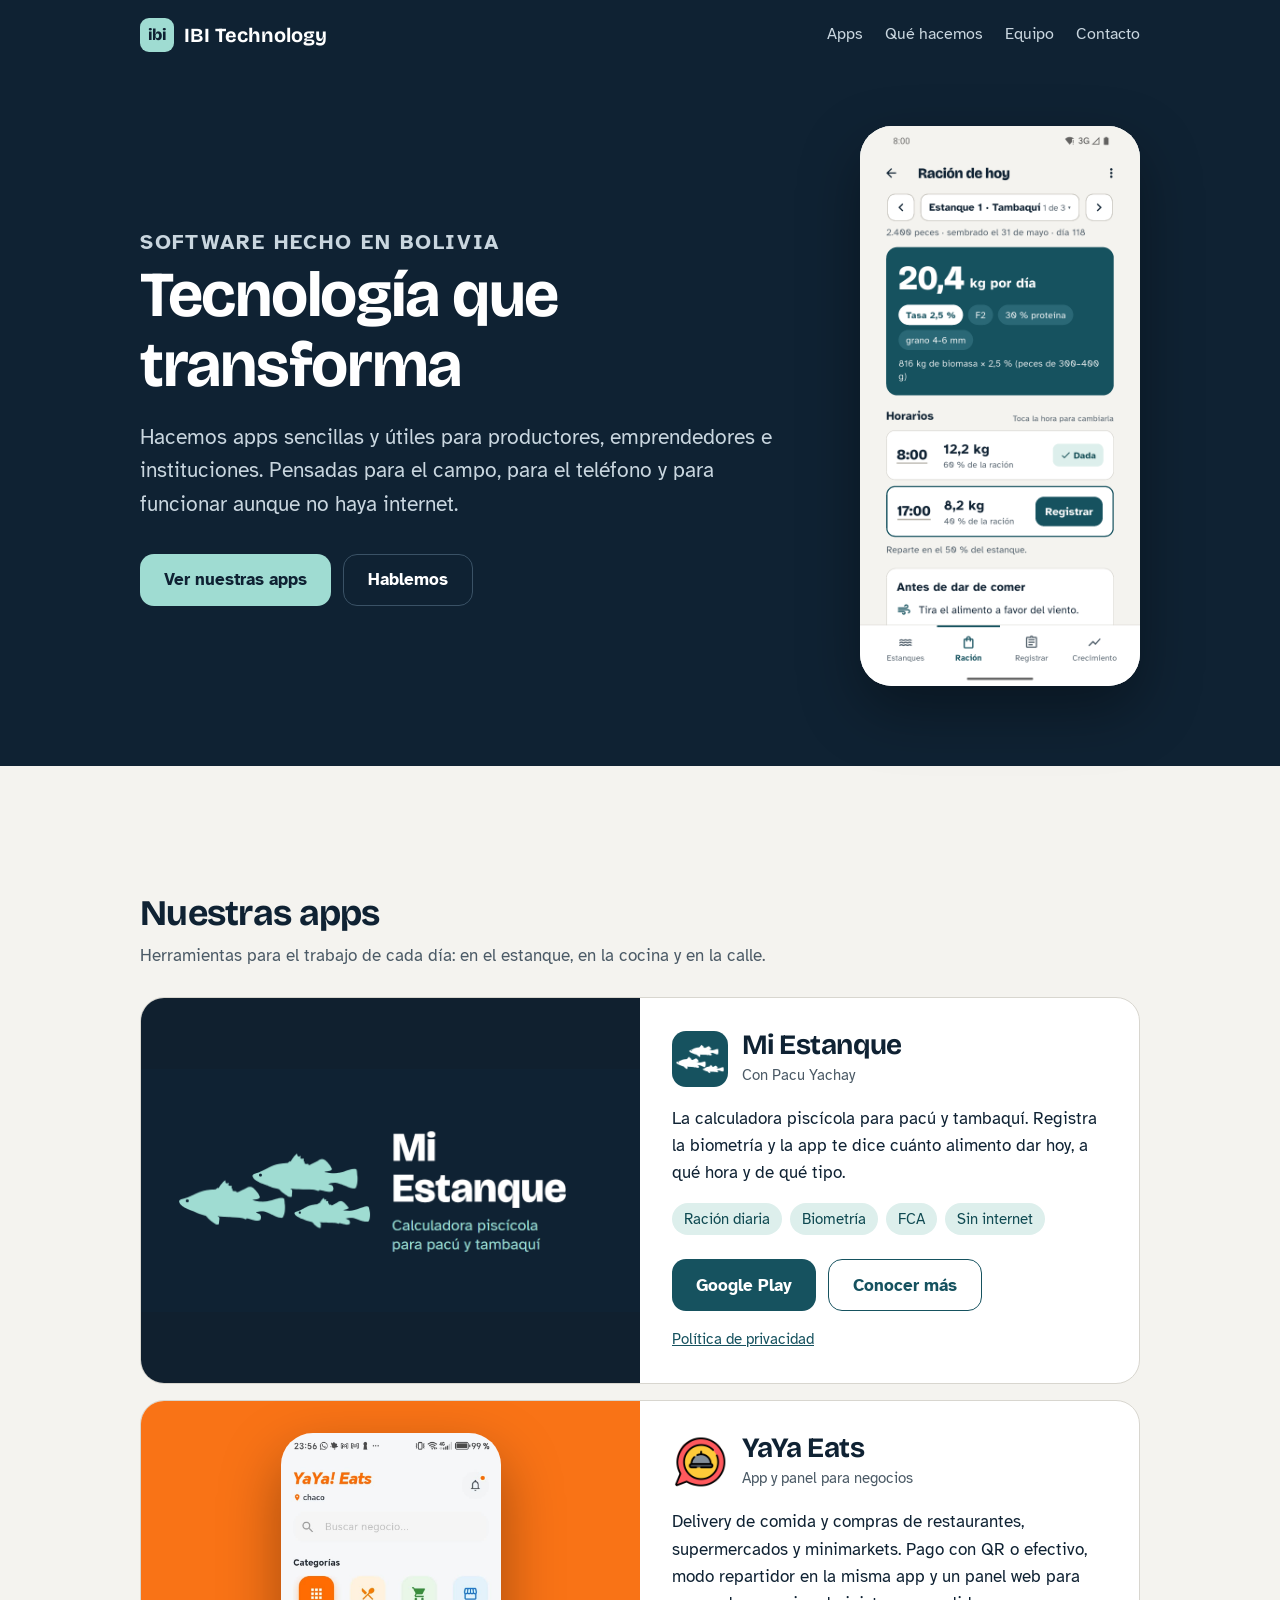
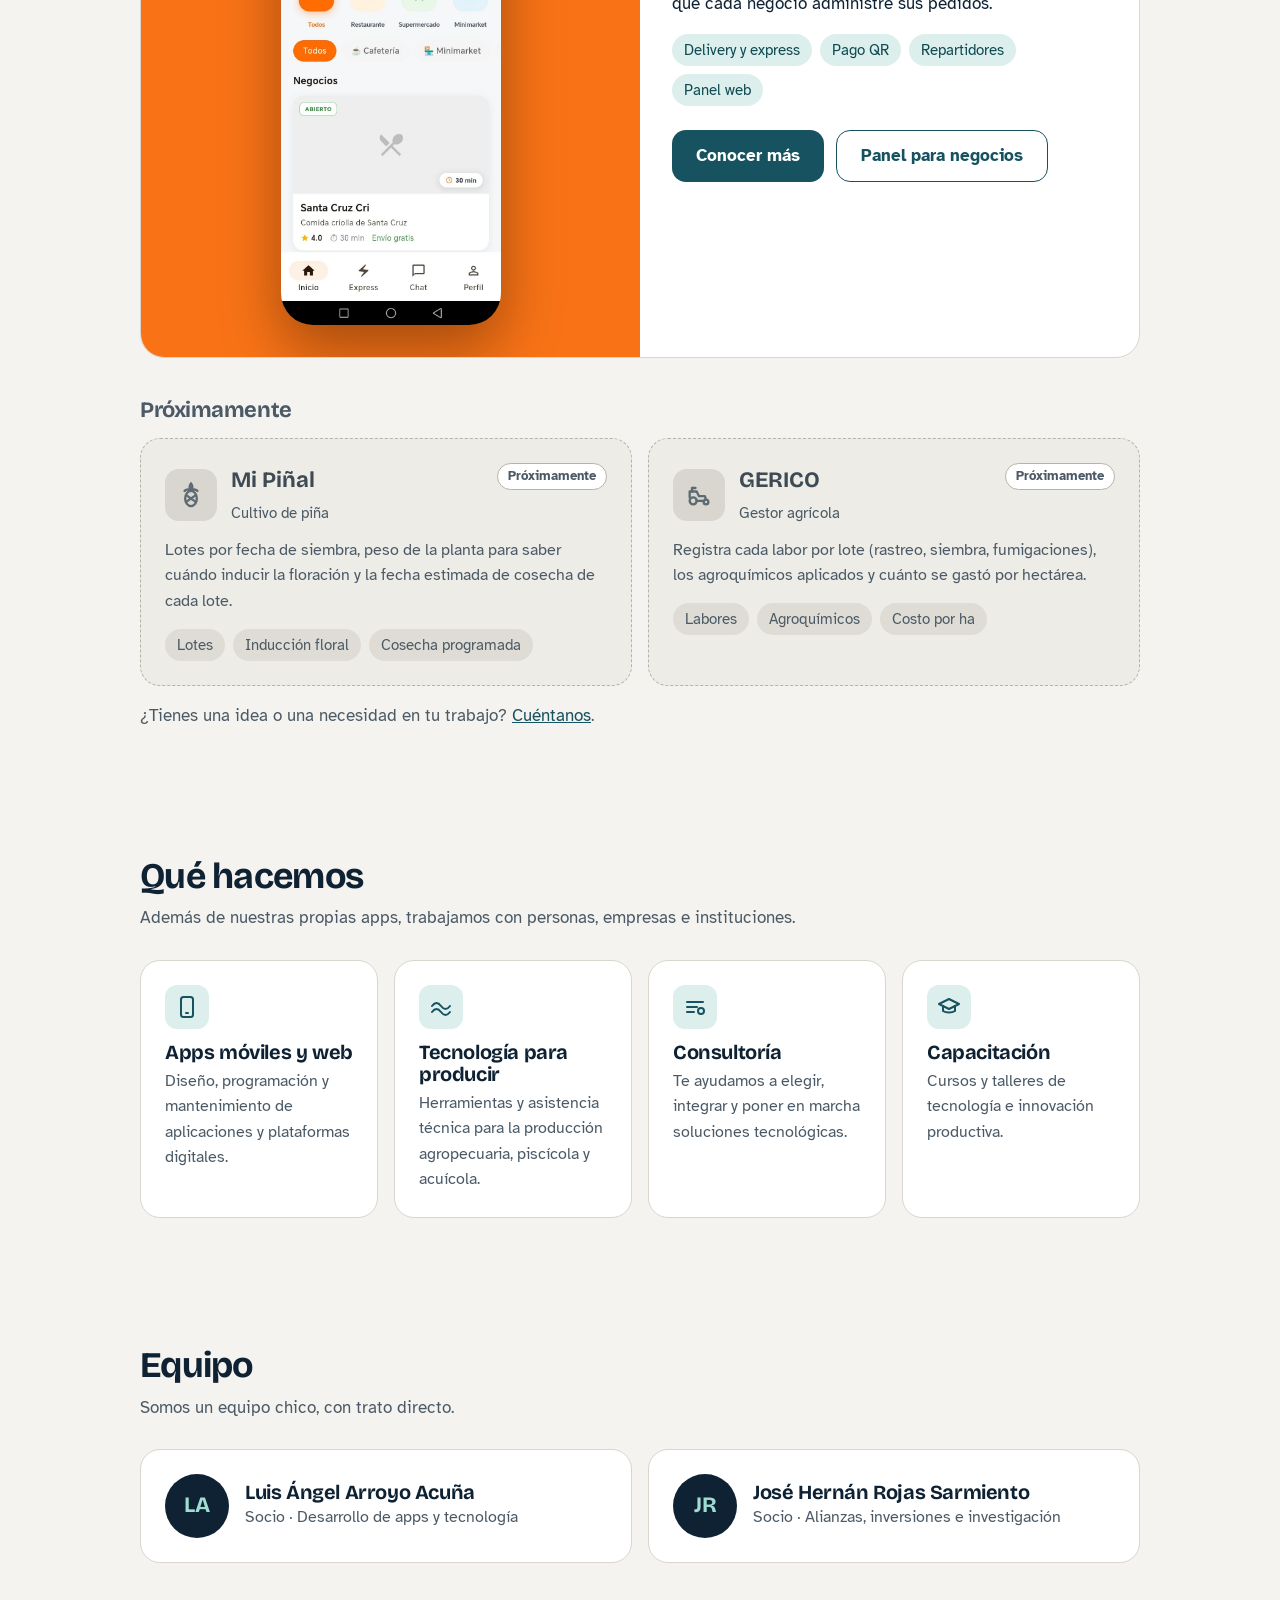
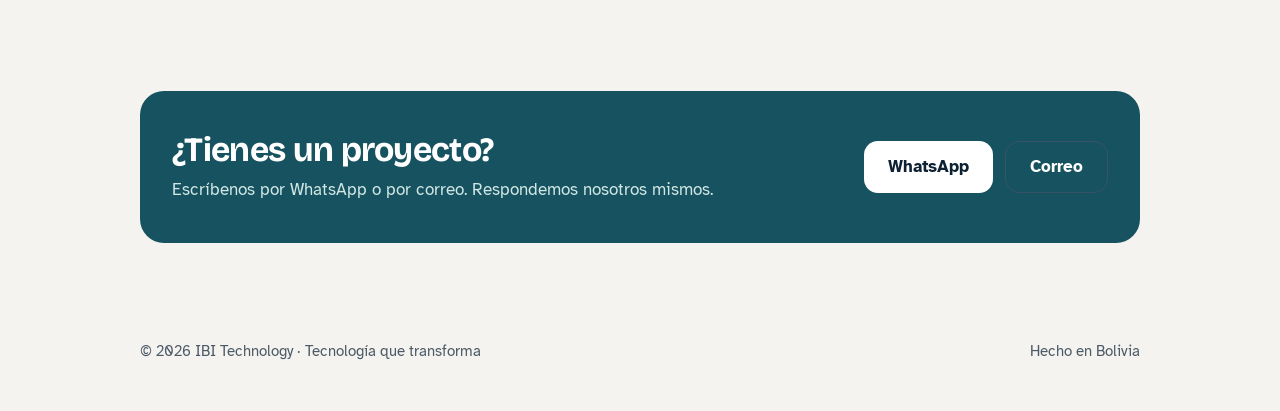
==== index.html @ 366b9686 "Web de IBI Technology: portada, Mi Estanque, YaYa Eats y próximas apps Co-Authored-By: Claude Opus 5" ====
<!doctype html>
<html lang="es">
<head>
<meta charset="utf-8">
<meta name="viewport" content="width=device-width, initial-scale=1">
<title>IBI Technology</title>
<meta name="description" content="IBI Technology: software y apps hechas en Bolivia para el trabajo de todos los días. Creadores de Mi Estanque, la calculadora piscícola para pacú y tambaquí.">
<link rel="icon" href="favicon.svg" type="image/svg+xml">
<link rel="preconnect" href="https://fonts.googleapis.com">
<link rel="preconnect" href="https://fonts.gstatic.com" crossorigin>
<link rel="stylesheet" href="https://fonts.googleapis.com/css2?family=Atkinson+Hyperlegible:wght@400;700&family=Bricolage+Grotesque:opsz,wght@12..96,600..800&display=swap">
<link rel="stylesheet" href="estilos.css">
</head>
<body>

<header class="topbar">
  <div class="wrap">
    <a class="brand" href="/"><span class="brand-mark">ibi</span>IBI Technology</a>
    <nav class="nav">
      <a href="#apps">Apps</a>
      <a href="#servicios">Qué hacemos</a>
      <a href="#equipo">Equipo</a>
      <a href="#contacto">Contacto</a>
    </nav>
  </div>
</header>

<div class="hero">
  <div class="wrap hero-grid">
    <div>
      <p class="eyebrow">Software hecho en Bolivia</p>
      <h1>Tecnología que transforma</h1>
      <p>Hacemos apps sencillas y útiles para productores, emprendedores e instituciones. Pensadas para el campo, para el teléfono y para funcionar aunque no haya internet.</p>
      <div class="actions">
        <a class="btn btn-light" href="#apps">Ver nuestras apps</a>
        <a class="btn btn-ghost" href="#contacto">Hablemos</a>
      </div>
    </div>
    <div class="phone phone-stack">
      <img src="mi-estanque/pantallas/racion.png" alt="Mi Estanque: ración de hoy">
      <img src="mi-estanque/pantallas/estanques.png" alt="Mi Estanque: mis estanques" loading="lazy">
      <img src="mi-estanque/pantallas/crecimiento.png" alt="Mi Estanque: crecimiento" loading="lazy">
      <img class="captura-yaya" src="yaya-eats/pantallas/inicio.jpg" alt="YaYa Eats: negocios cerca" loading="lazy">
      <img class="captura-yaya" src="yaya-eats/pantallas/carrito.jpg" alt="YaYa Eats: tu carrito" loading="lazy">
      <img class="captura-yaya" src="yaya-eats/pantallas/express.jpg" alt="YaYa Eats: Express" loading="lazy">
    </div>
  </div>
</div>

<main>
  <section id="apps">
    <div class="wrap">
      <div class="section-head" style="margin-top:64px">
        <h2>Nuestras apps</h2>
        <p>Herramientas para el trabajo de cada día: en el estanque, en la cocina y en la calle.</p>
      </div>

      <article class="feature">
        <div class="feature-art"><img src="mi-estanque/grafico.png" alt="Mi Estanque, calculadora piscícola para pacú y tambaquí"></div>
        <div class="feature-body">
          <div class="app-title">
            <img src="mi-estanque/icono.png" alt="">
            <div>
              <h3>Mi Estanque</h3>
              <span>Con Pacu Yachay</span>
            </div>
          </div>
          <p>La calculadora piscícola para pacú y tambaquí. Registra la biometría y la app te dice cuánto alimento dar hoy, a qué hora y de qué tipo.</p>
          <ul class="chips">
            <li>Ración diaria</li>
            <li>Biometría</li>
            <li>FCA</li>
            <li>Sin internet</li>
          </ul>
          <div class="actions" style="margin-top:0">
            <a class="btn btn-primary" href="https://play.google.com/store/apps/details?id=info.remanso.miestanque">Google Play</a>
            <a class="btn btn-outline" href="mi-estanque/">Conocer más</a>
          </div>
          <p class="app-links"><a href="mi-estanque/privacidad/">Política de privacidad</a></p>
        </div>
      </article>

      <article class="feature" style="margin-top:16px">
        <div class="feature-art feature-art-yaya"><img class="phone" src="yaya-eats/pantallas/inicio.jpg" alt="Pantalla de inicio de YaYa Eats"></div>
        <div class="feature-body">
          <div class="app-title">
            <img src="yaya-eats/icono.png" alt="">
            <div>
              <h3>YaYa Eats</h3>
              <span>App y panel para negocios</span>
            </div>
          </div>
          <p>Delivery de comida y compras de restaurantes, supermercados y minimarkets. Pago con QR o efectivo, modo repartidor en la misma app y un panel web para que cada negocio administre sus pedidos.</p>
          <ul class="chips">
            <li>Delivery y express</li>
            <li>Pago QR</li>
            <li>Repartidores</li>
            <li>Panel web</li>
          </ul>
          <div class="actions" style="margin-top:0">
            <a class="btn btn-primary" href="yaya-eats/">Conocer más</a>
            <a class="btn btn-outline" href="https://yaya.work/dashboard">Panel para negocios</a>
          </div>
        </div>
      </article>

      <h3 class="soon-title" id="proximamente">Próximamente</h3>
      <div class="soon-grid">
        <article class="soon-card" aria-disabled="true">
          <div class="soon-head">
            <div class="soon-icon">
              <svg viewBox="0 0 24 24" fill="none" stroke="currentColor" stroke-width="2" stroke-linecap="round" stroke-linejoin="round" aria-hidden="true"><path d="M12 8c-1.5-2-1.5-4 0-6 1.5 2 1.5 4 0 6"/><path d="M12 8c-2-1-4-1-5.5.5M12 8c2-1 4-1 5.5.5"/><ellipse cx="12" cy="15" rx="5" ry="6.5"/><path d="M8.5 12.5l7 5M15.5 12.5l-7 5"/></svg>
            </div>
            <div>
              <h4>Mi Piñal</h4>
              <span>Cultivo de piña</span>
            </div>
            <span class="soon-badge">Próximamente</span>
          </div>
          <p>Lotes por fecha de siembra, peso de la planta para saber cuándo inducir la floración y la fecha estimada de cosecha de cada lote.</p>
          <ul class="chips">
            <li>Lotes</li>
            <li>Inducción floral</li>
            <li>Cosecha programada</li>
          </ul>
        </article>
        <article class="soon-card" aria-disabled="true">
          <div class="soon-head">
            <div class="soon-icon">
              <svg viewBox="0 0 24 24" fill="none" stroke="currentColor" stroke-width="2" stroke-linecap="round" stroke-linejoin="round" aria-hidden="true"><circle cx="7" cy="17" r="3"/><circle cx="18" cy="18" r="2"/><path d="M10 17h6M4 14V9h6l2 4h5l1 3"/><path d="M6 9V6h3"/></svg>
            </div>
            <div>
              <h4>GERICO</h4>
              <span>Gestor agrícola</span>
            </div>
            <span class="soon-badge">Próximamente</span>
          </div>
          <p>Registra cada labor por lote (rastreo, siembra, fumigaciones), los agroquímicos aplicados y cuánto se gastó por hectárea.</p>
          <ul class="chips">
            <li>Labores</li>
            <li>Agroquímicos</li>
            <li>Costo por ha</li>
          </ul>
        </article>
      </div>
      <p class="soon-note">¿Tienes una idea o una necesidad en tu trabajo? <a href="#contacto">Cuéntanos</a>.</p>
    </div>
  </section>

  <section id="servicios">
    <div class="wrap">
      <div class="section-head" style="margin-top:64px">
        <h2>Qué hacemos</h2>
        <p>Además de nuestras propias apps, trabajamos con personas, empresas e instituciones.</p>
      </div>
      <div class="grid">
        <div class="card">
          <div class="icon"><svg viewBox="0 0 24 24" fill="none" stroke="currentColor" stroke-width="2" stroke-linecap="round" stroke-linejoin="round"><rect x="6" y="2" width="12" height="20" rx="2.5"/><path d="M11 18h2"/></svg></div>
          <h3>Apps móviles y web</h3>
          <p>Diseño, programación y mantenimiento de aplicaciones y plataformas digitales.</p>
        </div>
        <div class="card">
          <div class="icon"><svg viewBox="0 0 24 24" fill="none" stroke="currentColor" stroke-width="2" stroke-linecap="round" stroke-linejoin="round"><path d="M3 17c3-4 6-4 9 0s6 4 9 0"/><path d="M3 11c3-4 6-4 9 0s6 4 9 0"/></svg></div>
          <h3>Tecnología para producir</h3>
          <p>Herramientas y asistencia técnica para la producción agropecuaria, piscícola y acuícola.</p>
        </div>
        <div class="card">
          <div class="icon"><svg viewBox="0 0 24 24" fill="none" stroke="currentColor" stroke-width="2" stroke-linecap="round" stroke-linejoin="round"><path d="M4 7h16M4 12h10M4 17h7"/><circle cx="18" cy="16" r="3"/></svg></div>
          <h3>Consultoría</h3>
          <p>Te ayudamos a elegir, integrar y poner en marcha soluciones tecnológicas.</p>
        </div>
        <div class="card">
          <div class="icon"><svg viewBox="0 0 24 24" fill="none" stroke="currentColor" stroke-width="2" stroke-linecap="round" stroke-linejoin="round"><path d="M2 9l10-5 10 5-10 5z"/><path d="M6 11v5c3 2 9 2 12 0v-5"/></svg></div>
          <h3>Capacitación</h3>
          <p>Cursos y talleres de tecnología e innovación productiva.</p>
        </div>
      </div>
    </div>
  </section>

  <section id="equipo">
    <div class="wrap">
      <div class="section-head" style="margin-top:64px">
        <h2>Equipo</h2>
        <p>Somos un equipo chico, con trato directo.</p>
      </div>
      <div class="grid">
        <div class="card person">
          <div class="avatar">LA</div>
          <div>
            <h3>Luis Ángel Arroyo Acuña</h3>
            <p>Socio · Desarrollo de apps y tecnología</p>
          </div>
        </div>
        <div class="card person">
          <div class="avatar">JR</div>
          <div>
            <h3>José Hernán Rojas Sarmiento</h3>
            <p>Socio · Alianzas, inversiones e investigación</p>
          </div>
        </div>
      </div>
    </div>
  </section>

  <section id="contacto">
    <div class="wrap">
      <div class="contact" style="margin-top:64px">
        <div>
          <h2>¿Tienes un proyecto?</h2>
          <p>Escríbenos por WhatsApp o por correo. Respondemos nosotros mismos.</p>
        </div>
        <div class="actions" style="margin-top:0">
          <a class="btn btn-light" href="https://wa.me/59173666496">WhatsApp</a>
          <a class="btn btn-ghost" href="mailto:arroyoalangel@gmail.com">Correo</a>
        </div>
      </div>
    </div>
  </section>
</main>

<footer>
  <div class="wrap">
    <span>© 2026 IBI Technology · Tecnología que transforma</span>
    <span>Hecho en Bolivia</span>
  </div>
</footer>

</body>
</html>
---- estilos.css ----
/* IBI Technology — estilos compartidos */
:root {
  --ink: #0F2233;
  --ink-2: #16304A;
  --muted: #4B5A66;
  --primary: #16525F;
  --primary-dark: #0E3843;
  --soft: #DDEFEC;
  --soft-ink: #0F4A52;
  --aqua: #9FDCD2;
  --ground: #F4F3EF;
  --card: #FFFFFF;
  --line: #D8D6CF;
  --title: "Bricolage Grotesque", system-ui, sans-serif;
  --text: "Atkinson Hyperlegible", system-ui, -apple-system, "Segoe UI", Roboto, sans-serif;
}

* { box-sizing: border-box; }
html { scroll-behavior: smooth; }
body {
  margin: 0;
  background: var(--ground);
  color: var(--ink);
  font: 17px/1.6 var(--text);
  -webkit-font-smoothing: antialiased;
}
img { max-width: 100%; display: block; }
a { color: var(--primary); }
a:hover { color: var(--primary-dark); }
h1, h2, h3 { font-family: var(--title); line-height: 1.1; letter-spacing: -0.02em; }

.wrap { max-width: 1040px; margin: 0 auto; padding: 0 20px; }

/* Barra superior */
.topbar { background: var(--ink); color: #fff; }
.topbar .wrap { display: flex; align-items: center; justify-content: space-between; gap: 16px; padding-top: 18px; padding-bottom: 18px; }
.brand { display: flex; align-items: center; gap: 10px; color: #fff; text-decoration: none; font-family: var(--title); font-weight: 700; font-size: 20px; }
.brand:hover { color: #fff; }
.brand-mark { width: 34px; height: 34px; border-radius: 9px; background: var(--aqua); color: var(--ink); display: grid; place-items: center; font-size: 16px; font-weight: 800; letter-spacing: -0.04em; }
.nav { display: flex; gap: 22px; }
.nav a { color: #C9D6DF; text-decoration: none; font-size: 16px; }
.nav a:hover { color: #fff; }
@media (max-width: 640px) { .nav { display: none; } }

/* Portada */
.hero { background: var(--ink); color: #fff; padding: 56px 0 80px; }
.hero-grid { display: grid; grid-template-columns: 1fr auto; align-items: center; gap: 48px; }
.phone { width: 280px; border-radius: 32px; box-shadow: 0 24px 60px rgba(0, 0, 0, 0.35); }
/* Teléfono del inicio: pasa por capturas de las apps (6 × 4 s) */
.phone-stack { position: relative; aspect-ratio: 1 / 2; overflow: hidden; background: #fff; }
.phone-stack img { position: absolute; inset: 0; width: 100%; height: 100%; object-fit: cover; object-position: top; opacity: 0; animation: pasar 24s infinite; }
.phone-stack img:first-child { opacity: 1; }
/* Las capturas de YaYa (720×1610) son más altas: centradas pierden la barra de estado y la de Android */
.phone-stack img.captura-yaya { object-position: center; }
.phone-stack img:nth-child(2) { animation-delay: 4s; }
.phone-stack img:nth-child(3) { animation-delay: 8s; }
.phone-stack img:nth-child(4) { animation-delay: 12s; }
.phone-stack img:nth-child(5) { animation-delay: 16s; }
.phone-stack img:nth-child(6) { animation-delay: 20s; }
@keyframes pasar {
  0% { opacity: 0; transform: translateX(28px); }
  4% { opacity: 1; transform: none; }
  16.7% { opacity: 1; transform: none; }
  20.7% { opacity: 0; transform: translateX(-28px); }
  100% { opacity: 0; transform: translateX(-28px); }
}
@media (prefers-reduced-motion: reduce) {
  .phone-stack img { animation: none; }
}
@media (max-width: 760px) {
  .hero-grid { grid-template-columns: 1fr; }
  .hero .phone { display: none; }
}
.eyebrow { display: inline-block; font-size: 14px; font-weight: 700; letter-spacing: 0.08em; text-transform: uppercase; color: var(--aqua); margin: 0 0 16px; }
.hero h1 { margin: 0; font-size: clamp(38px, 7vw, 64px); max-width: 15ch; }
.hero p { margin: 20px 0 0; font-size: clamp(18px, 2.4vw, 21px); color: #C9D6DF; max-width: 46ch; }
.actions { display: flex; flex-wrap: wrap; gap: 12px; margin-top: 32px; }
.btn { display: inline-flex; align-items: center; gap: 8px; min-height: 52px; padding: 0 24px; border-radius: 14px; font-weight: 700; text-decoration: none; font-size: 17px; }
.btn-light { background: var(--aqua); color: var(--ink); }
.btn-light:hover { background: #B8E7DF; color: var(--ink); }
.btn-ghost { border: 1.5px solid #3A5266; color: #fff; }
.btn-ghost:hover { border-color: var(--aqua); color: #fff; }
.btn-primary { background: var(--primary); color: #fff; }
.btn-primary:hover { background: var(--primary-dark); color: #fff; }
.btn-outline { border: 1.5px solid var(--primary); color: var(--primary); }

/* Secciones */
section { padding: 64px 0; }
section + section { padding-top: 0; }
.section-head { margin-bottom: 28px; }
.section-head h2 { margin: 0; font-size: clamp(28px, 4vw, 36px); }
.section-head p { margin: 8px 0 0; color: var(--muted); max-width: 60ch; }

/* App destacada */
.feature { display: grid; grid-template-columns: 1fr 1fr; background: var(--card); border: 1px solid var(--line); border-radius: 24px; overflow: hidden; }
.feature-art { background: #10202F; display: grid; place-items: center; }
.feature-art img { width: 100%; height: auto; }
.feature-body { padding: 32px; }
.app-title { display: flex; align-items: center; gap: 14px; margin-bottom: 12px; }
.app-title img { width: 56px; height: 56px; border-radius: 14px; }
.app-title h3 { margin: 0; font-size: 28px; }
.app-title span { color: var(--muted); font-size: 15px; }
.chips { display: flex; flex-wrap: wrap; gap: 8px; margin: 16px 0 24px; padding: 0; list-style: none; }
.chips li { background: var(--soft); color: var(--soft-ink); border-radius: 999px; padding: 4px 12px; font-size: 15px; }
.app-links { margin: 16px 0 0; font-size: 15px; }
@media (max-width: 760px) {
  .feature { grid-template-columns: 1fr; }
  .feature-body { padding: 24px; }
}

.soon { margin-top: 16px; border: 1.5px dashed #B5B2A9; border-radius: 20px; padding: 20px 24px; color: var(--muted); }
.soon strong { color: var(--ink); }

/* Próximamente: tarjetas deshabilitadas */
.soon-title { margin: 40px 0 16px; font-size: 22px; color: var(--muted); }
.soon-grid { display: grid; grid-template-columns: repeat(auto-fit, minmax(280px, 1fr)); gap: 16px; }
.soon-card { background: #EDECE7; border: 1.5px dashed #B5B2A9; border-radius: 20px; padding: 24px; color: var(--muted); cursor: not-allowed; user-select: none; }
.soon-head { display: flex; align-items: center; gap: 14px; margin-bottom: 12px; }
.soon-head h4 { margin: 0; font-family: var(--title); font-size: 22px; color: #3E4A54; }
.soon-head span { font-size: 15px; }
.soon-icon { width: 52px; height: 52px; border-radius: 14px; background: #D8D6CF; color: #5E6A73; display: grid; place-items: center; flex-shrink: 0; }
.soon-icon svg { width: 28px; height: 28px; }
.soon-badge { margin-left: auto; align-self: flex-start; background: #fff; border: 1px solid #B5B2A9; border-radius: 999px; padding: 2px 10px; font-size: 13px !important; font-weight: 700; white-space: nowrap; }
.soon-card p { margin: 0; font-size: 16px; }
.soon-card .chips { margin: 14px 0 0; }
.soon-card .chips li { background: #DEDCD5; color: #4B5A66; }
.soon-note { margin: 16px 0 0; color: var(--muted); }

/* Tarjetas */
.grid { display: grid; grid-template-columns: repeat(auto-fit, minmax(220px, 1fr)); gap: 16px; }
.card { background: var(--card); border: 1px solid var(--line); border-radius: 20px; padding: 24px; }
.card h3 { margin: 12px 0 6px; font-size: 20px; }
.card p { margin: 0; color: var(--muted); font-size: 16px; }
.icon { width: 44px; height: 44px; border-radius: 12px; background: var(--soft); color: var(--primary); display: grid; place-items: center; }
.icon svg { width: 24px; height: 24px; }

/* Pasos, capturas y planes (página de la app) */
.step { display: inline-grid; place-items: center; width: 40px; height: 40px; border-radius: 50%; background: var(--soft); color: var(--primary); font-family: var(--title); font-weight: 800; font-size: 20px; }
.card-dark { background: var(--primary); border-color: var(--primary); }
.card-dark h3 { color: #fff; }
.card-dark p { color: var(--soft); }
.card-dark .step { background: var(--aqua); color: var(--ink); }
.note { margin: 20px 0 0; color: var(--muted); }
.shots { display: grid; grid-template-columns: repeat(4, 1fr); gap: 20px; }
.shots figure { margin: 0; text-align: center; }
.shots img { width: 100%; border-radius: 24px; border: 1px solid var(--line); }
.shots figcaption { margin-top: 10px; font-weight: 700; color: var(--primary); }
@media (max-width: 760px) {
  .shots { grid-template-columns: repeat(4, 64%); overflow-x: auto; scroll-snap-type: x mandatory; padding-bottom: 8px; }
  .shots figure { scroll-snap-align: start; }
}
.plan .price { font-family: var(--title); font-size: 44px; font-weight: 800; color: var(--primary); margin: 4px 0 8px; }
.plan-main { border: 2px solid var(--primary); }
.tag { display: inline-block; background: #FBE6D6; color: #7A2E06; border-radius: 999px; padding: 2px 12px; font-size: 14px; font-weight: 700; margin-bottom: 8px; }

/* YaYa Eats (lleva su naranja de marca dentro de su página y su tarjeta) */
.hero-yaya { background: #9A3412; }
.hero-yaya .app-title span { color: #FED7AA; }
.hero-yaya .btn-light { background: #FFEDD5; color: #7C2D12; }
.hero-yaya .btn-ghost { border-color: #FDBA74; }
.btn-static { cursor: default; }
.feature-art-yaya { background: #F97316; padding: 32px 0; }
.feature-art-rider { background: #1D4ED8; padding: 32px 0; }
.feature-art .phone { width: 220px; height: auto; }
.panel-shots { display: grid; grid-template-columns: repeat(3, 1fr); gap: 20px; margin-bottom: 24px; }
.panel-shots figure { margin: 0; }
.panel-shots img { width: 100%; border-radius: 14px; border: 1px solid var(--line); }
.panel-shots figcaption { margin-top: 10px; font-weight: 700; color: var(--primary); text-align: center; }
@media (max-width: 760px) {
  .panel-shots { grid-template-columns: 1fr; }
}

/* Equipo */
.person { display: flex; gap: 16px; align-items: center; }
.avatar { width: 64px; height: 64px; border-radius: 50%; background: var(--ink); color: var(--aqua); display: grid; place-items: center; font-family: var(--title); font-weight: 700; font-size: 22px; flex-shrink: 0; }
.person h3 { margin: 0; }
.person p { margin: 2px 0 0; }

/* Contacto */
.contact { background: var(--primary); color: #fff; border-radius: 24px; padding: 40px 32px; display: flex; flex-wrap: wrap; align-items: center; justify-content: space-between; gap: 24px; }
.contact h2 { margin: 0; font-size: clamp(26px, 4vw, 34px); }
.contact p { margin: 8px 0 0; color: #CFE6E3; }
.contact .btn-light { background: #fff; }

footer { padding: 32px 0 48px; color: var(--muted); font-size: 15px; }
footer .wrap { display: flex; flex-wrap: wrap; gap: 8px 24px; justify-content: space-between; }

/* Páginas de texto (app y privacidad) */
.page { padding: 40px 0 64px; }
.page .wrap { max-width: 800px; }
.back { display: inline-block; margin-bottom: 24px; font-weight: 700; text-decoration: none; }
.page h1 { font-size: clamp(32px, 6vw, 46px); margin: 28px 0 8px; }
.page h2 { font-size: 22px; margin: 36px 0 8px; color: var(--primary); }
.lead { font-size: 19px; color: var(--muted); margin: 0 0 24px; }
.page ul { padding-left: 22px; }
.page li { margin: 6px 0; }
.box { background: var(--soft); border-radius: 14px; padding: 16px 20px; margin: 24px 0; }
.box p { margin: 0; }
.banner { border-radius: 20px; overflow: hidden; }
.meta { color: var(--muted); margin: 0 0 24px; }
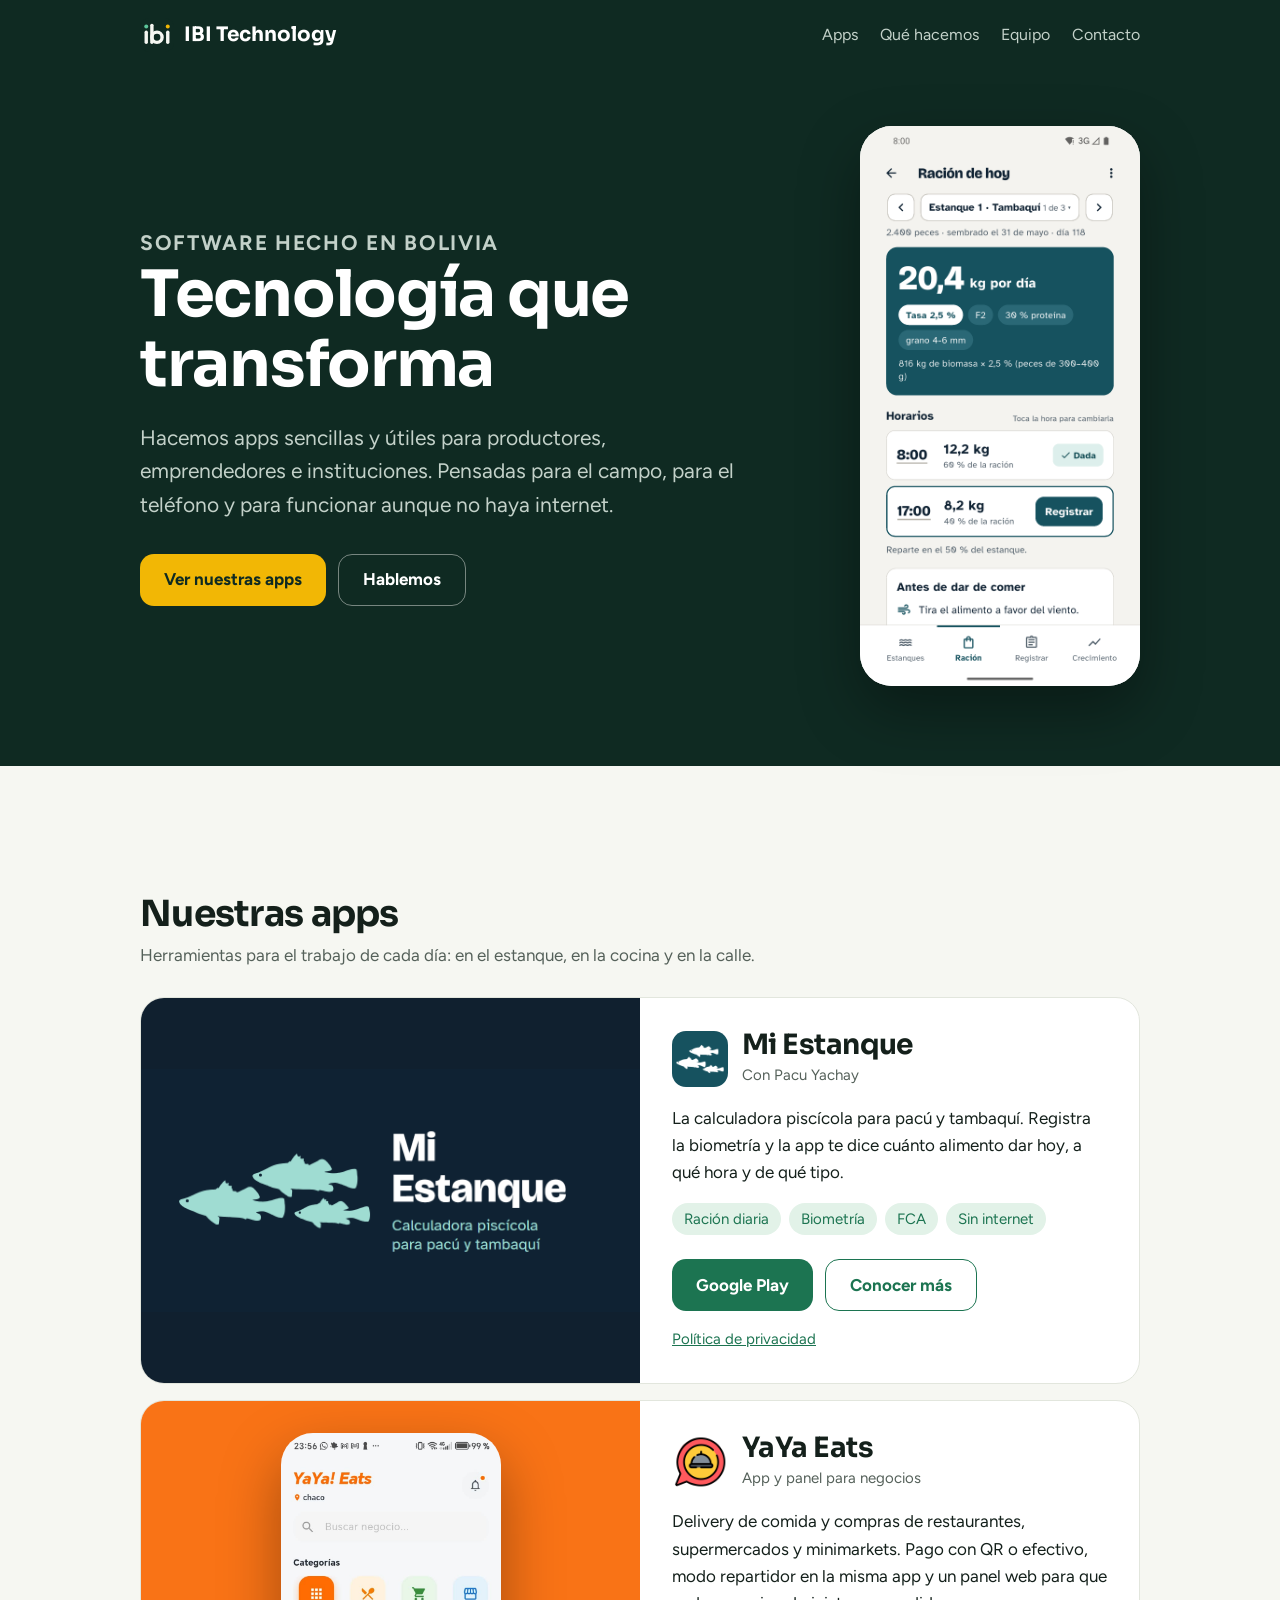
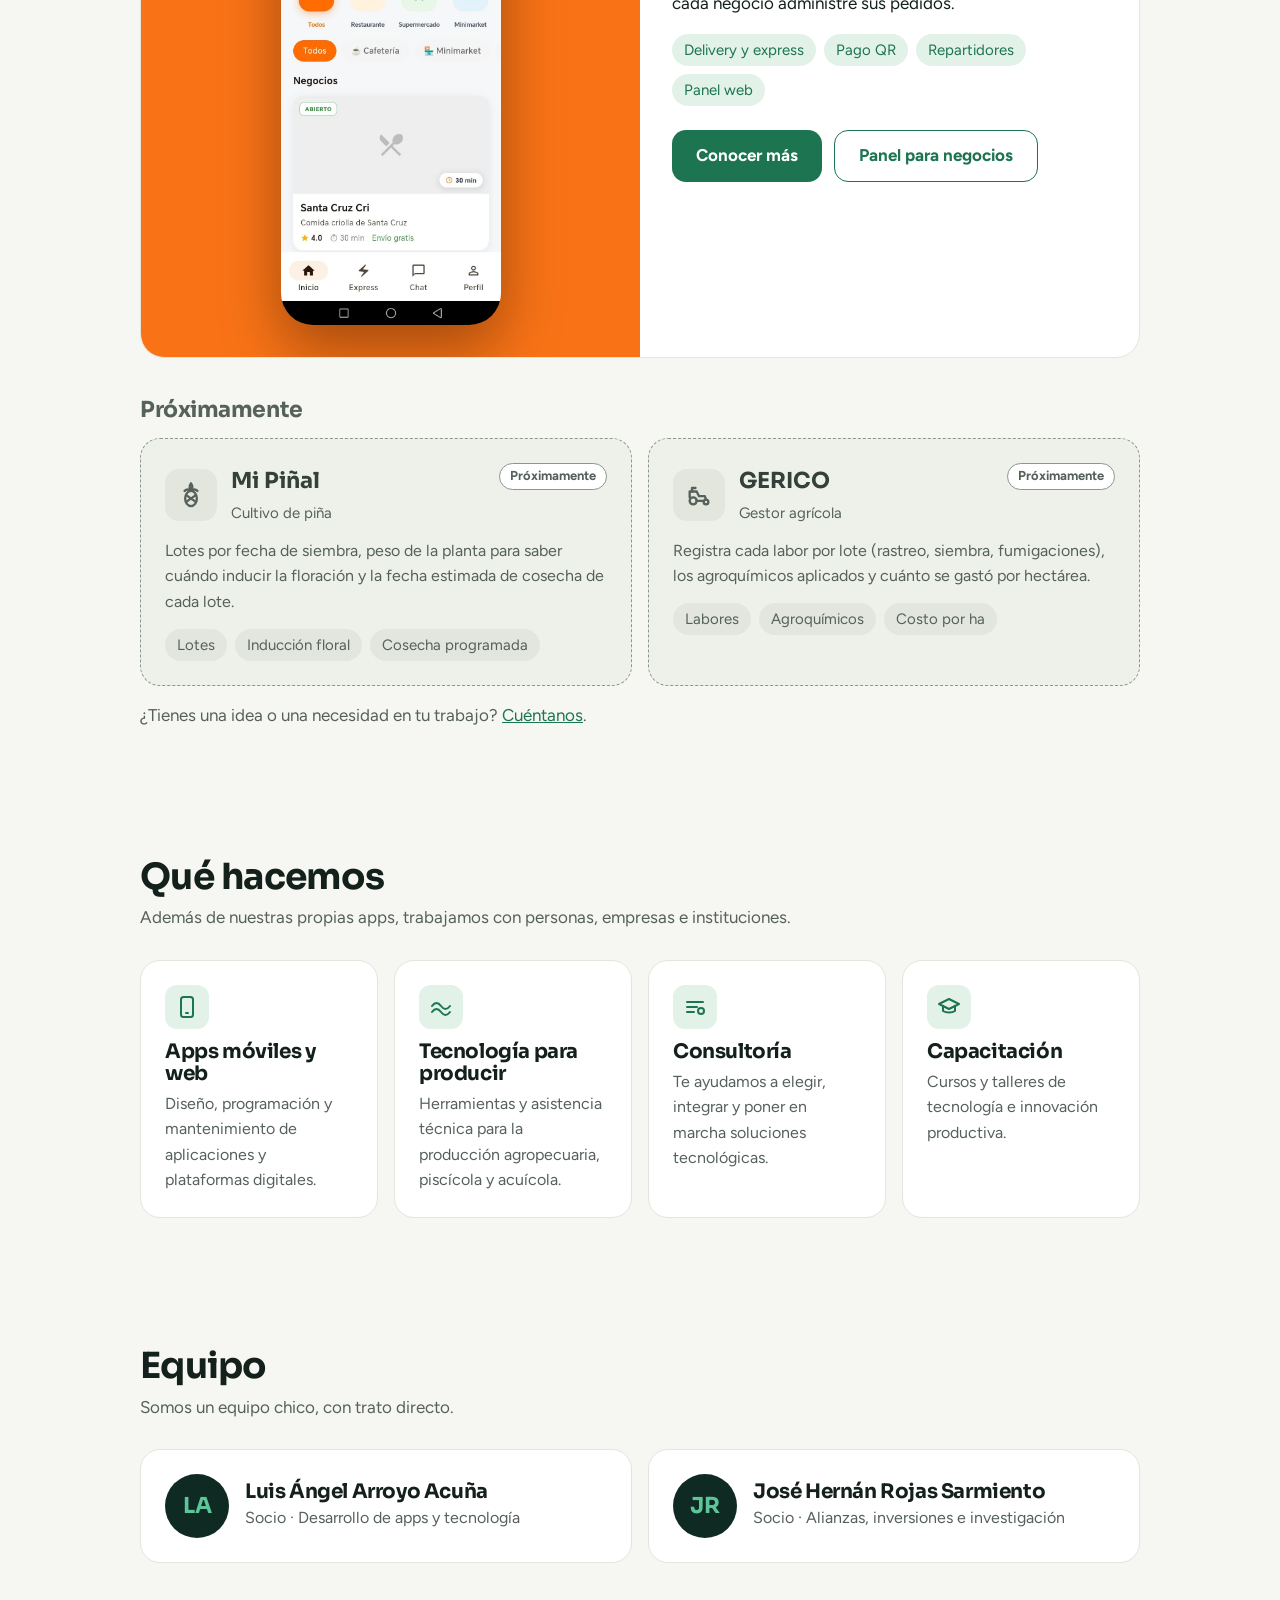
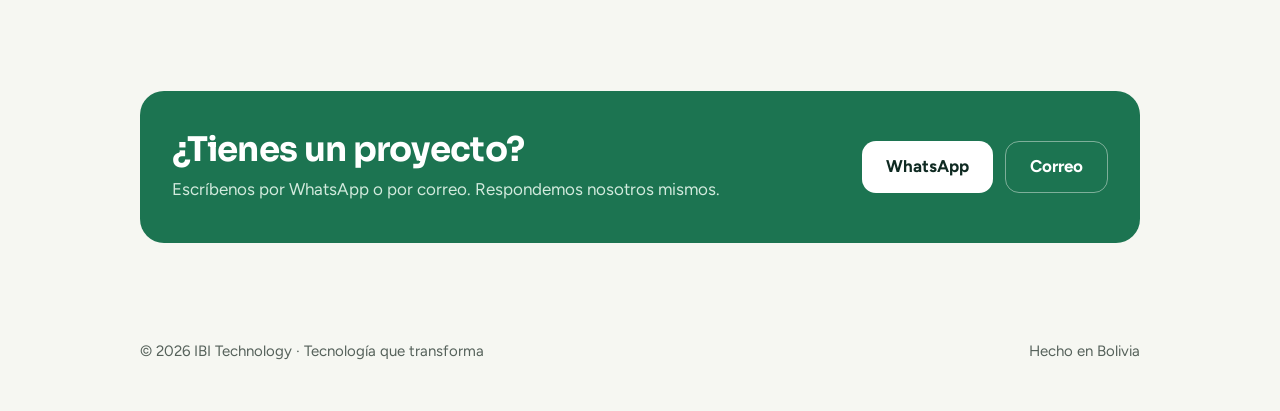
==== commit a1d20847: "Marca monte y tajibo, fotos del trabajo de campo en Mi Estanque Co-Authored-By: Claude Opus 5.5 <nor" ====
--- a/index.html
+++ b/index.html
@@ -8,14 +8,14 @@
 <link rel="icon" href="favicon.svg" type="image/svg+xml">
 <link rel="preconnect" href="https://fonts.googleapis.com">
 <link rel="preconnect" href="https://fonts.gstatic.com" crossorigin>
-<link rel="stylesheet" href="https://fonts.googleapis.com/css2?family=Atkinson+Hyperlegible:wght@400;700&family=Bricolage+Grotesque:opsz,wght@12..96,600..800&display=swap">
+<link rel="stylesheet" href="https://fonts.googleapis.com/css2?family=Sora:wght@600;700&family=Figtree:wght@400;600;700&family=JetBrains+Mono:wght@500&display=swap">
 <link rel="stylesheet" href="estilos.css">
 </head>
 <body>
 
 <header class="topbar">
   <div class="wrap">
-    <a class="brand" href="/"><span class="brand-mark">ibi</span>IBI Technology</a>
+    <a class="brand" href="/"><img class="brand-mark" src="/favicon.svg" alt="">IBI Technology</a>
     <nav class="nav">
       <a href="#apps">Apps</a>
       <a href="#servicios">Qué hacemos</a>
--- a/estilos.css
+++ b/estilos.css
@@ -1,18 +1,26 @@
-/* IBI Technology — estilos compartidos */
+/* IBI Technology — estilos compartidos.
+   Colores y letras del manual de marca "monte y tajibo" (artifact IBI Technology, v2). */
 :root {
-  --ink: #0F2233;
-  --ink-2: #16304A;
-  --muted: #4B5A66;
-  --primary: #16525F;
-  --primary-dark: #0E3843;
-  --soft: #DDEFEC;
-  --soft-ink: #0F4A52;
-  --aqua: #9FDCD2;
-  --ground: #F4F3EF;
-  --card: #FFFFFF;
-  --line: #D8D6CF;
-  --title: "Bricolage Grotesque", system-ui, sans-serif;
-  --text: "Atkinson Hyperlegible", system-ui, -apple-system, "Segoe UI", Roboto, sans-serif;
+  --noche: #0F2A22;        /* noche: encabezado, hero, pie */
+  --ink: #14201B;          /* tinta */
+  --muted: #55615A;        /* tinta-suave */
+  --primary: #1C7451;      /* monte: botones, enlaces */
+  --primary-dark: #155A3E; /* monte al pasar el mouse */
+  --soft: #E2F2E8;         /* monte-suave */
+  --soft-ink: #1C7451;     /* texto sobre monte-suave */
+  --aqua: #5CC69A;         /* monte-vivo: acentos sobre noche */
+  --tajibo: #F2B705;       /* tajibo: un acento por pantalla */
+  --sobre-tajibo: #0F2A22;
+  --tajibo-suave: #FDF1C7;
+  --tajibo-texto: #7A5600;
+  --ground: #F6F7F2;       /* fondo */
+  --sunken: #EEF1E9;       /* superficie-hundida */
+  --card: #FFFFFF;         /* superficie */
+  --line: #E2E6DD;         /* linea */
+  --line-strong: #8A968F;  /* linea-fuerte */
+  --on-dark: #C3D1C9;      /* texto secundario sobre noche */
+  --title: "Sora", "Segoe UI", system-ui, sans-serif;
+  --text: "Figtree", "Segoe UI", system-ui, -apple-system, Roboto, sans-serif;
 }
 
 * { box-sizing: border-box; }
@@ -32,18 +40,18 @@
 .wrap { max-width: 1040px; margin: 0 auto; padding: 0 20px; }
 
 /* Barra superior */
-.topbar { background: var(--ink); color: #fff; }
+.topbar { background: var(--noche); color: #fff; }
 .topbar .wrap { display: flex; align-items: center; justify-content: space-between; gap: 16px; padding-top: 18px; padding-bottom: 18px; }
 .brand { display: flex; align-items: center; gap: 10px; color: #fff; text-decoration: none; font-family: var(--title); font-weight: 700; font-size: 20px; }
 .brand:hover { color: #fff; }
-.brand-mark { width: 34px; height: 34px; border-radius: 9px; background: var(--aqua); color: var(--ink); display: grid; place-items: center; font-size: 16px; font-weight: 800; letter-spacing: -0.04em; }
+.brand-mark { width: 34px; height: 34px; border-radius: 9px; display: block; }
 .nav { display: flex; gap: 22px; }
-.nav a { color: #C9D6DF; text-decoration: none; font-size: 16px; }
+.nav a { color: var(--on-dark); text-decoration: none; font-size: 16px; }
 .nav a:hover { color: #fff; }
 @media (max-width: 640px) { .nav { display: none; } }
 
 /* Portada */
-.hero { background: var(--ink); color: #fff; padding: 56px 0 80px; }
+.hero { background: var(--noche); color: #fff; padding: 56px 0 80px; }
 .hero-grid { display: grid; grid-template-columns: 1fr auto; align-items: center; gap: 48px; }
 .phone { width: 280px; border-radius: 32px; box-shadow: 0 24px 60px rgba(0, 0, 0, 0.35); }
 /* Teléfono del inicio: pasa por capturas de las apps (6 × 4 s) */
@@ -73,12 +81,12 @@
 }
 .eyebrow { display: inline-block; font-size: 14px; font-weight: 700; letter-spacing: 0.08em; text-transform: uppercase; color: var(--aqua); margin: 0 0 16px; }
 .hero h1 { margin: 0; font-size: clamp(38px, 7vw, 64px); max-width: 15ch; }
-.hero p { margin: 20px 0 0; font-size: clamp(18px, 2.4vw, 21px); color: #C9D6DF; max-width: 46ch; }
+.hero p { margin: 20px 0 0; font-size: clamp(18px, 2.4vw, 21px); color: var(--on-dark); max-width: 46ch; }
 .actions { display: flex; flex-wrap: wrap; gap: 12px; margin-top: 32px; }
 .btn { display: inline-flex; align-items: center; gap: 8px; min-height: 52px; padding: 0 24px; border-radius: 14px; font-weight: 700; text-decoration: none; font-size: 17px; }
-.btn-light { background: var(--aqua); color: var(--ink); }
-.btn-light:hover { background: #B8E7DF; color: var(--ink); }
-.btn-ghost { border: 1.5px solid #3A5266; color: #fff; }
+.btn-light { background: var(--tajibo); color: var(--sobre-tajibo); }
+.btn-light:hover { background: #F5C02A; color: var(--sobre-tajibo); }
+.btn-ghost { border: 1.5px solid rgba(246, 247, 242, 0.45); color: #fff; }
 .btn-ghost:hover { border-color: var(--aqua); color: #fff; }
 .btn-primary { background: var(--primary); color: #fff; }
 .btn-primary:hover { background: var(--primary-dark); color: #fff; }
@@ -108,22 +116,22 @@
   .feature-body { padding: 24px; }
 }
 
-.soon { margin-top: 16px; border: 1.5px dashed #B5B2A9; border-radius: 20px; padding: 20px 24px; color: var(--muted); }
+.soon { margin-top: 16px; border: 1.5px dashed var(--line-strong); border-radius: 20px; padding: 20px 24px; color: var(--muted); }
 .soon strong { color: var(--ink); }
 
 /* Próximamente: tarjetas deshabilitadas */
 .soon-title { margin: 40px 0 16px; font-size: 22px; color: var(--muted); }
 .soon-grid { display: grid; grid-template-columns: repeat(auto-fit, minmax(280px, 1fr)); gap: 16px; }
-.soon-card { background: #EDECE7; border: 1.5px dashed #B5B2A9; border-radius: 20px; padding: 24px; color: var(--muted); cursor: not-allowed; user-select: none; }
+.soon-card { background: var(--sunken); border: 1.5px dashed var(--line-strong); border-radius: 20px; padding: 24px; color: var(--muted); cursor: not-allowed; user-select: none; }
 .soon-head { display: flex; align-items: center; gap: 14px; margin-bottom: 12px; }
-.soon-head h4 { margin: 0; font-family: var(--title); font-size: 22px; color: #3E4A54; }
+.soon-head h4 { margin: 0; font-family: var(--title); font-size: 22px; color: #34413A; }
 .soon-head span { font-size: 15px; }
-.soon-icon { width: 52px; height: 52px; border-radius: 14px; background: #D8D6CF; color: #5E6A73; display: grid; place-items: center; flex-shrink: 0; }
+.soon-icon { width: 52px; height: 52px; border-radius: 14px; background: var(--line); color: var(--muted); display: grid; place-items: center; flex-shrink: 0; }
 .soon-icon svg { width: 28px; height: 28px; }
-.soon-badge { margin-left: auto; align-self: flex-start; background: #fff; border: 1px solid #B5B2A9; border-radius: 999px; padding: 2px 10px; font-size: 13px !important; font-weight: 700; white-space: nowrap; }
+.soon-badge { margin-left: auto; align-self: flex-start; background: #fff; border: 1px solid var(--line-strong); border-radius: 999px; padding: 2px 10px; font-size: 13px !important; font-weight: 700; white-space: nowrap; }
 .soon-card p { margin: 0; font-size: 16px; }
 .soon-card .chips { margin: 14px 0 0; }
-.soon-card .chips li { background: #DEDCD5; color: #4B5A66; }
+.soon-card .chips li { background: var(--line); color: var(--muted); }
 .soon-note { margin: 16px 0 0; color: var(--muted); }
 
 /* Tarjetas */
@@ -133,6 +141,21 @@
 .card p { margin: 0; color: var(--muted); font-size: 16px; }
 .icon { width: 44px; height: 44px; border-radius: 12px; background: var(--soft); color: var(--primary); display: grid; place-items: center; }
 .icon svg { width: 24px; height: 24px; }
+
+/* Fotos del trabajo de campo (página de Mi Estanque) */
+.hero-foto { background: linear-gradient(rgba(15, 34, 51, 0.82), rgba(15, 34, 51, 0.82)), url("mi-estanque/fotos/estanques-aereo.jpg") center 40% / cover; }
+.card-foto { padding-top: 0; overflow: hidden; }
+.card-foto img { display: block; width: calc(100% + 48px); max-width: none; margin: 0 -24px 16px; aspect-ratio: 4 / 3; object-fit: cover; object-position: center 30%; }
+/* Foto grande a la izquierda y 4 chicas en 2×2; todas cortadas a la misma grilla */
+.campo { display: grid; grid-template-columns: 2fr 1fr 1fr; grid-template-rows: 260px 260px; gap: 16px; }
+.campo figure { position: relative; margin: 0; border-radius: 20px; overflow: hidden; }
+.campo-grande { grid-row: 1 / 3; }
+.campo img { width: 100%; height: 100%; object-fit: cover; }
+.campo figcaption { position: absolute; left: 12px; bottom: 12px; right: 12px; width: fit-content; max-width: calc(100% - 24px); background: rgba(15, 34, 51, 0.82); color: #fff; font-size: 14px; font-weight: 700; padding: 4px 12px; border-radius: 999px; }
+@media (max-width: 760px) {
+  .campo { grid-template-columns: 1fr 1fr; grid-template-rows: 260px 160px 160px; gap: 12px; }
+  .campo-grande { grid-column: 1 / -1; grid-row: auto; }
+}
 
 /* Pasos, capturas y planes (página de la app) */
 .step { display: inline-grid; place-items: center; width: 40px; height: 40px; border-radius: 50%; background: var(--soft); color: var(--primary); font-family: var(--title); font-weight: 800; font-size: 20px; }
@@ -149,9 +172,9 @@
   .shots { grid-template-columns: repeat(4, 64%); overflow-x: auto; scroll-snap-type: x mandatory; padding-bottom: 8px; }
   .shots figure { scroll-snap-align: start; }
 }
-.plan .price { font-family: var(--title); font-size: 44px; font-weight: 800; color: var(--primary); margin: 4px 0 8px; }
+.plan .price { font-family: var(--title); font-size: 44px; font-weight: 700; color: var(--primary); margin: 4px 0 8px; }
 .plan-main { border: 2px solid var(--primary); }
-.tag { display: inline-block; background: #FBE6D6; color: #7A2E06; border-radius: 999px; padding: 2px 12px; font-size: 14px; font-weight: 700; margin-bottom: 8px; }
+.tag { display: inline-block; background: var(--tajibo-suave); color: var(--tajibo-texto); border-radius: 999px; padding: 2px 12px; font-size: 14px; font-weight: 700; margin-bottom: 8px; }
 
 /* YaYa Eats (lleva su naranja de marca dentro de su página y su tarjeta) */
 .hero-yaya { background: #9A3412; }
@@ -172,14 +195,14 @@
 
 /* Equipo */
 .person { display: flex; gap: 16px; align-items: center; }
-.avatar { width: 64px; height: 64px; border-radius: 50%; background: var(--ink); color: var(--aqua); display: grid; place-items: center; font-family: var(--title); font-weight: 700; font-size: 22px; flex-shrink: 0; }
+.avatar { width: 64px; height: 64px; border-radius: 50%; background: var(--noche); color: var(--aqua); display: grid; place-items: center; font-family: var(--title); font-weight: 700; font-size: 22px; flex-shrink: 0; }
 .person h3 { margin: 0; }
 .person p { margin: 2px 0 0; }
 
 /* Contacto */
 .contact { background: var(--primary); color: #fff; border-radius: 24px; padding: 40px 32px; display: flex; flex-wrap: wrap; align-items: center; justify-content: space-between; gap: 24px; }
 .contact h2 { margin: 0; font-size: clamp(26px, 4vw, 34px); }
-.contact p { margin: 8px 0 0; color: #CFE6E3; }
+.contact p { margin: 8px 0 0; color: #D2EADD; }
 .contact .btn-light { background: #fff; }
 
 footer { padding: 32px 0 48px; color: var(--muted); font-size: 15px; }
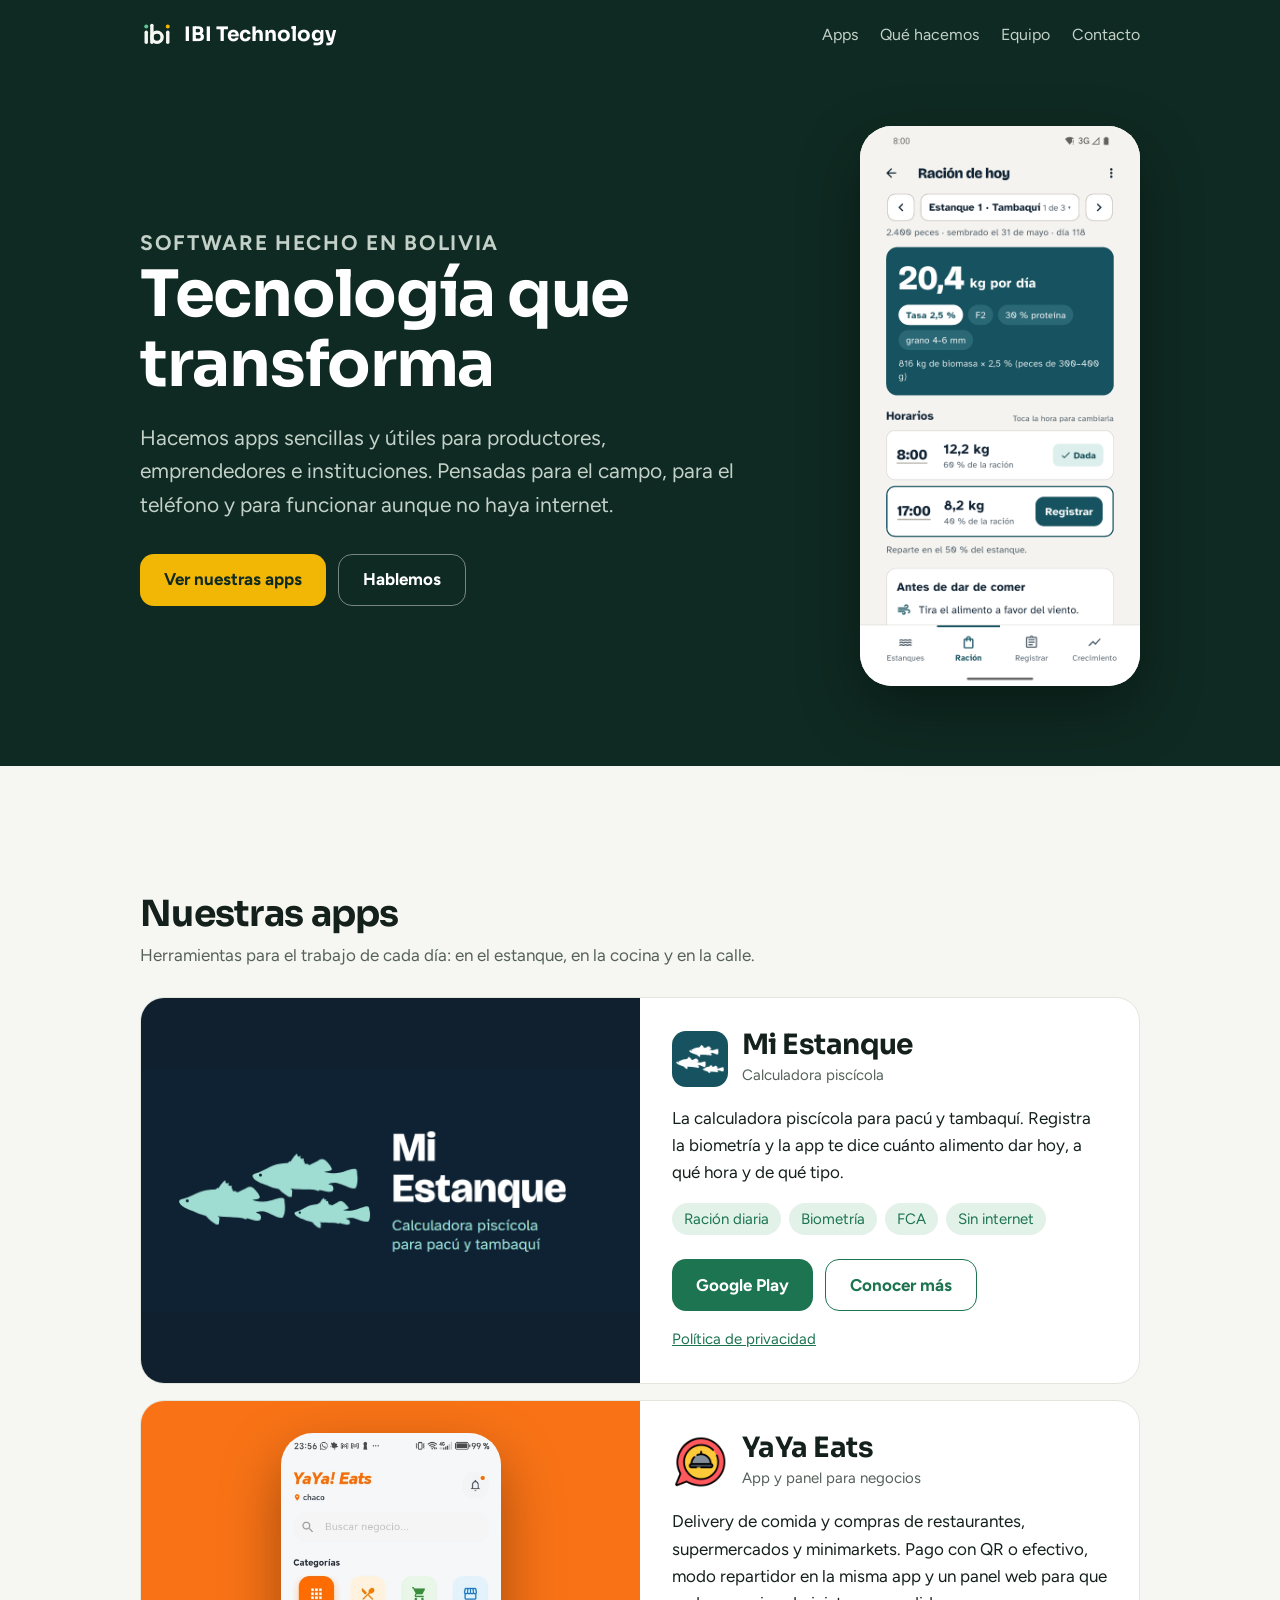
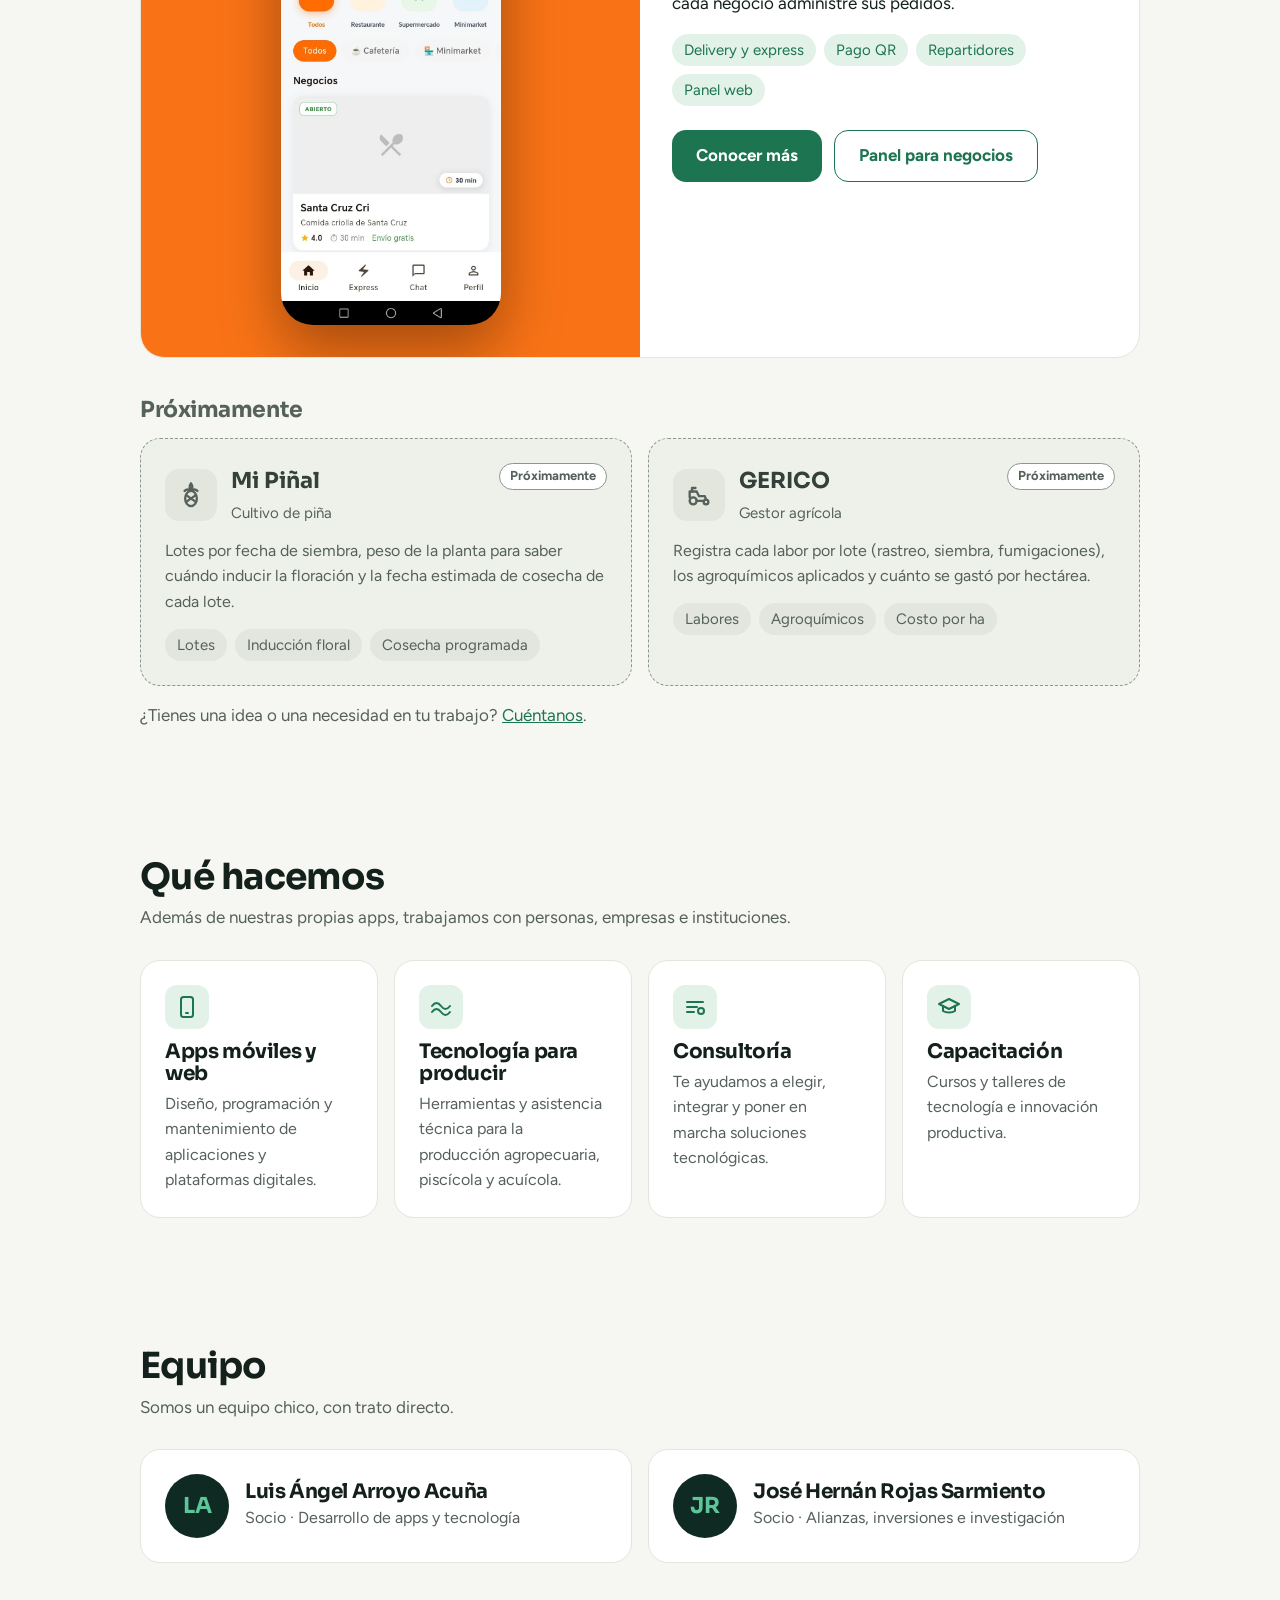
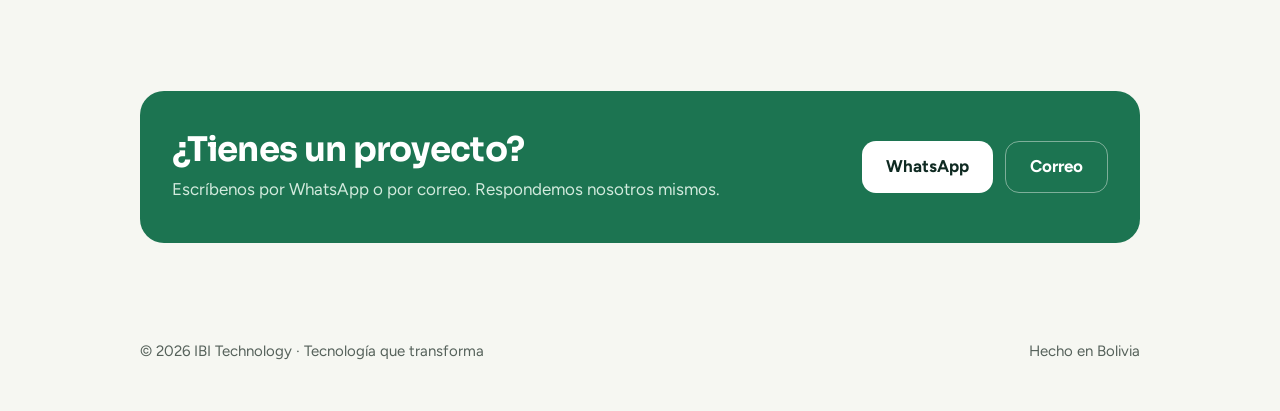
==== commit d93f0518: "Mi Estanque es de IBI Technology: quitar créditos a Pacu Yachay Pacu Yachay y Remanso se unieron par" ====
--- a/index.html
+++ b/index.html
@@ -62,7 +62,7 @@
             <img src="mi-estanque/icono.png" alt="">
             <div>
               <h3>Mi Estanque</h3>
-              <span>Con Pacu Yachay</span>
+              <span>Calculadora piscícola</span>
             </div>
           </div>
           <p>La calculadora piscícola para pacú y tambaquí. Registra la biometría y la app te dice cuánto alimento dar hoy, a qué hora y de qué tipo.</p>
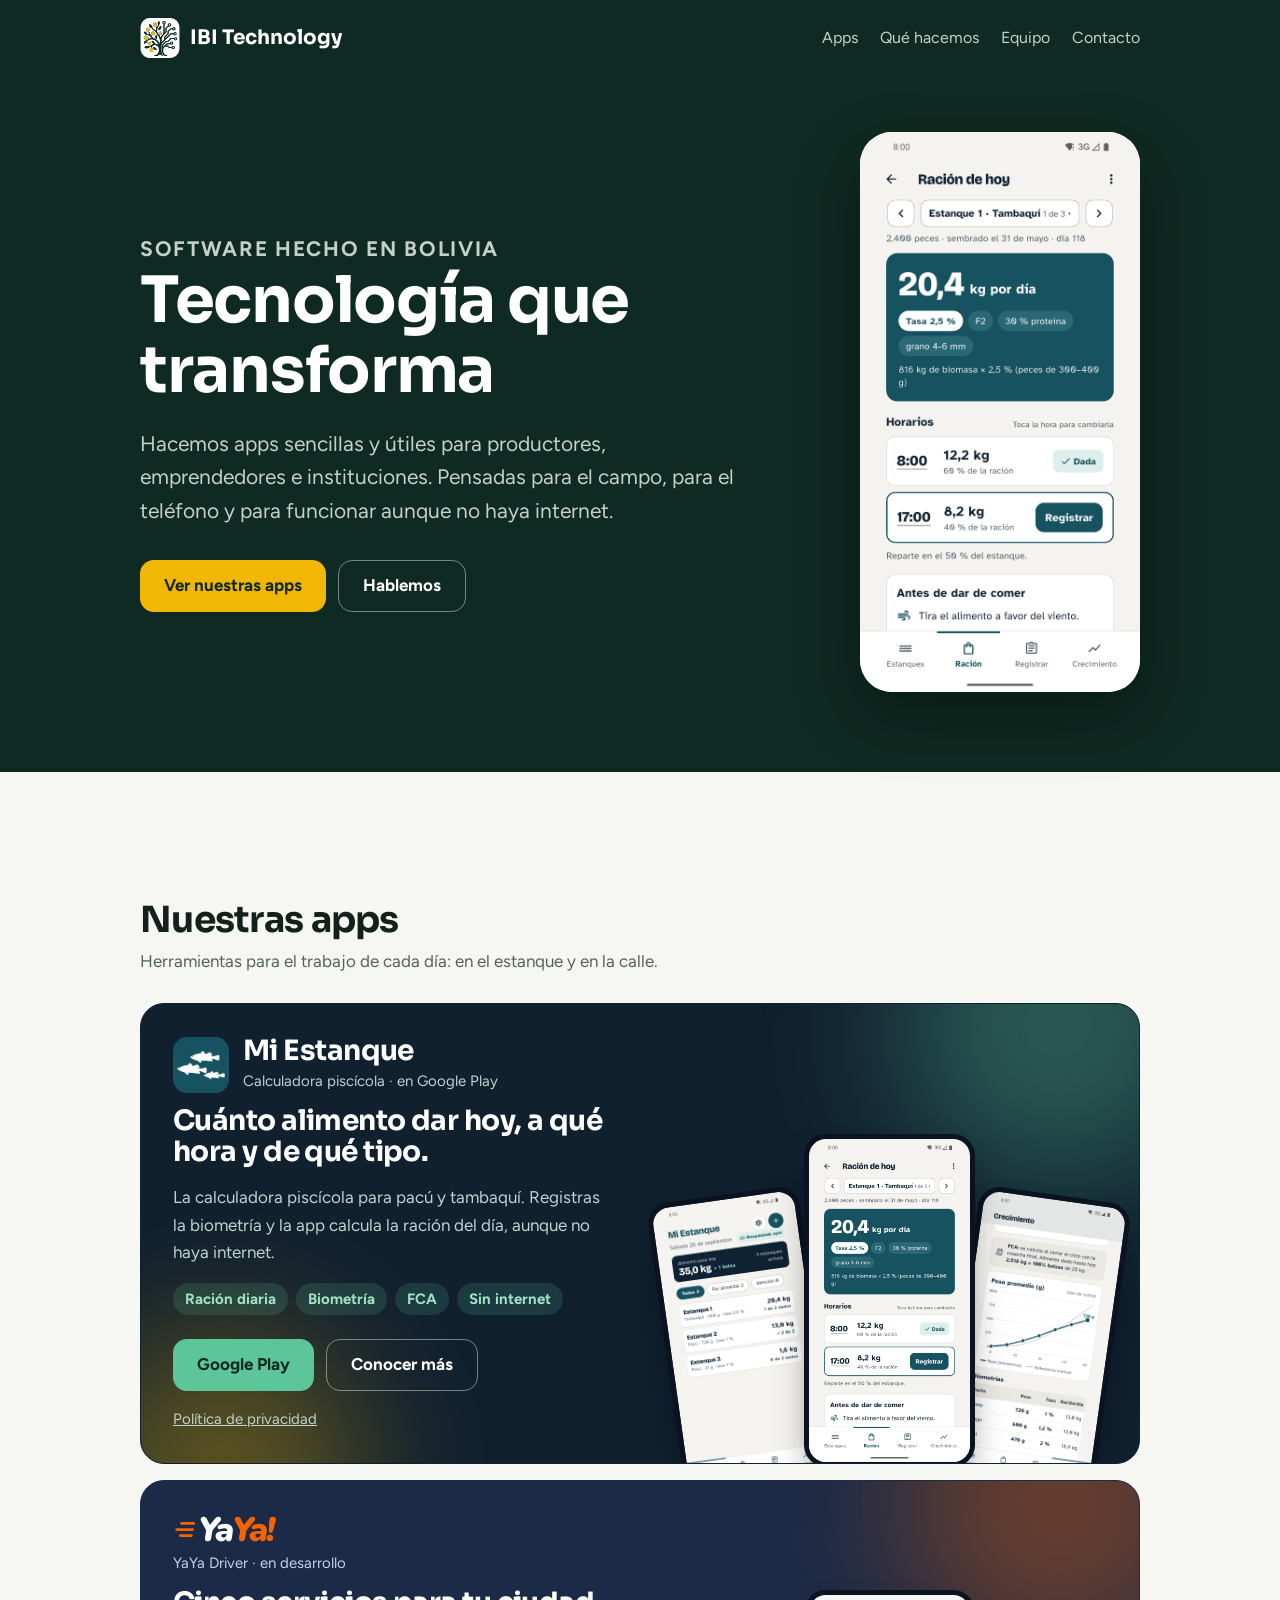
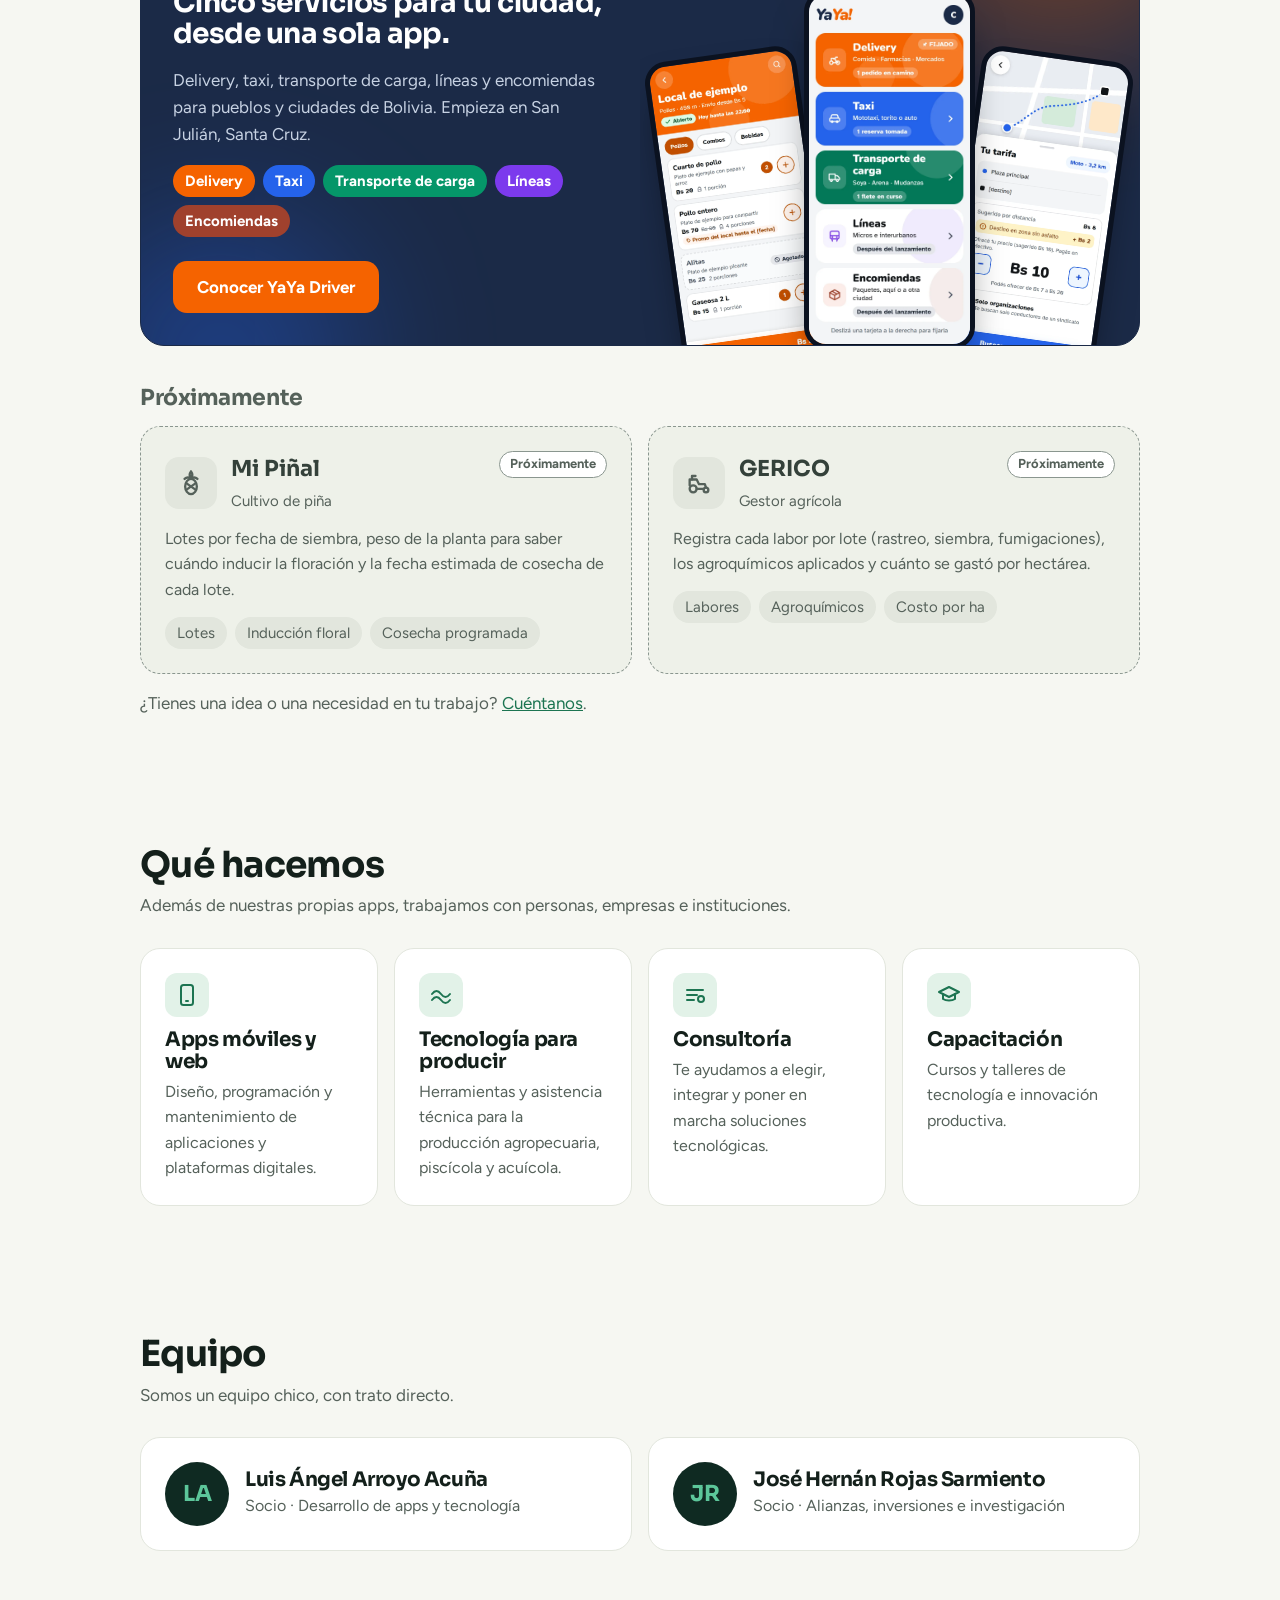
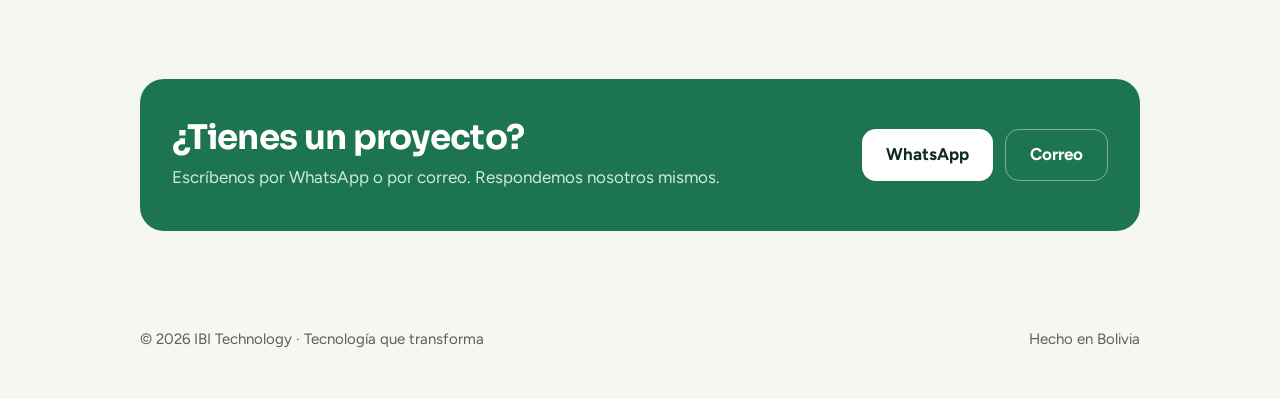
==== commit ae3b2d91: "YaYa Driver reemplaza a YaYa Eats, tarjetas con abanico y logo nuevo de IBI - Página nueva yaya-driv" ====
--- a/index.html
+++ b/index.html
@@ -4,18 +4,18 @@
 <meta charset="utf-8">
 <meta name="viewport" content="width=device-width, initial-scale=1">
 <title>IBI Technology</title>
-<meta name="description" content="IBI Technology: software y apps hechas en Bolivia para el trabajo de todos los días. Creadores de Mi Estanque, la calculadora piscícola para pacú y tambaquí.">
+<meta name="description" content="IBI Technology: software y apps hechas en Bolivia para el trabajo de todos los días. Creadores de Mi Estanque, la calculadora piscícola para pacú y tambaquí, y de YaYa Driver: delivery, taxi y carga en una sola app.">
 <link rel="icon" href="favicon.svg" type="image/svg+xml">
 <link rel="preconnect" href="https://fonts.googleapis.com">
 <link rel="preconnect" href="https://fonts.gstatic.com" crossorigin>
-<link rel="stylesheet" href="https://fonts.googleapis.com/css2?family=Sora:wght@600;700&family=Figtree:wght@400;600;700&family=JetBrains+Mono:wght@500&display=swap">
+<link rel="stylesheet" href="https://fonts.googleapis.com/css2?family=Nunito:ital,wght@1,900&family=Sora:wght@600;700&family=Figtree:wght@400;600;700&family=JetBrains+Mono:wght@500&display=swap">
 <link rel="stylesheet" href="estilos.css">
 </head>
 <body>
 
 <header class="topbar">
   <div class="wrap">
-    <a class="brand" href="/"><img class="brand-mark" src="/favicon.svg" alt="">IBI Technology</a>
+    <a class="brand" href="/"><img class="brand-mark" src="/marca/IBI-icono-invertido.svg" alt="" width="512" height="512">IBI Technology</a>
     <nav class="nav">
       <a href="#apps">Apps</a>
       <a href="#servicios">Qué hacemos</a>
@@ -40,9 +40,9 @@
       <img src="mi-estanque/pantallas/racion.png" alt="Mi Estanque: ración de hoy">
       <img src="mi-estanque/pantallas/estanques.png" alt="Mi Estanque: mis estanques" loading="lazy">
       <img src="mi-estanque/pantallas/crecimiento.png" alt="Mi Estanque: crecimiento" loading="lazy">
-      <img class="captura-yaya" src="yaya-eats/pantallas/inicio.jpg" alt="YaYa Eats: negocios cerca" loading="lazy">
-      <img class="captura-yaya" src="yaya-eats/pantallas/carrito.jpg" alt="YaYa Eats: tu carrito" loading="lazy">
-      <img class="captura-yaya" src="yaya-eats/pantallas/express.jpg" alt="YaYa Eats: Express" loading="lazy">
+      <img src="yaya-driver/pantallas/inicio.webp" alt="YaYa Driver: todos los servicios" loading="lazy">
+      <img src="yaya-driver/pantallas/taxi.webp" alt="YaYa Driver: taxi, ofreces tu precio" loading="lazy">
+      <img src="yaya-driver/pantallas/carga.webp" alt="YaYa Driver: ofertas de transporte de carga" loading="lazy">
     </div>
   </div>
 </div>
@@ -52,55 +52,64 @@
     <div class="wrap">
       <div class="section-head" style="margin-top:64px">
         <h2>Nuestras apps</h2>
-        <p>Herramientas para el trabajo de cada día: en el estanque, en la cocina y en la calle.</p>
-      </div>
-
-      <article class="feature">
-        <div class="feature-art"><img src="mi-estanque/grafico.png" alt="Mi Estanque, calculadora piscícola para pacú y tambaquí"></div>
+        <p>Herramientas para el trabajo de cada día: en el estanque y en la calle.</p>
+      </div>
+
+      <article class="feature feature-app feature-estanque">
         <div class="feature-body">
           <div class="app-title">
             <img src="mi-estanque/icono.png" alt="">
             <div>
               <h3>Mi Estanque</h3>
-              <span>Calculadora piscícola</span>
-            </div>
-          </div>
-          <p>La calculadora piscícola para pacú y tambaquí. Registra la biometría y la app te dice cuánto alimento dar hoy, a qué hora y de qué tipo.</p>
-          <ul class="chips">
+              <span>Calculadora piscícola · en Google Play</span>
+            </div>
+          </div>
+          <h3 class="app-subtitulo">Cuánto alimento dar hoy, a qué hora y de qué tipo.</h3>
+          <p>La calculadora piscícola para pacú y tambaquí. Registras la biometría y la app calcula la ración del día, aunque no haya internet.</p>
+          <ul class="chips estanque-chips">
             <li>Ración diaria</li>
             <li>Biometría</li>
             <li>FCA</li>
             <li>Sin internet</li>
           </ul>
           <div class="actions" style="margin-top:0">
-            <a class="btn btn-primary" href="https://play.google.com/store/apps/details?id=info.remanso.miestanque">Google Play</a>
-            <a class="btn btn-outline" href="mi-estanque/">Conocer más</a>
+            <a class="btn btn-estanque" href="https://play.google.com/store/apps/details?id=info.remanso.miestanque">Google Play</a>
+            <a class="btn btn-ghost" href="mi-estanque/">Conocer más</a>
           </div>
           <p class="app-links"><a href="mi-estanque/privacidad/">Política de privacidad</a></p>
         </div>
+        <div class="abanico" aria-hidden="true">
+          <img src="mi-estanque/pantallas/estanques.png" alt="" width="1200" height="2400" loading="lazy" style="--k:0">
+          <img src="mi-estanque/pantallas/racion.png" alt="" width="1200" height="2400" loading="lazy" style="--k:1">
+          <img src="mi-estanque/pantallas/crecimiento.png" alt="" width="1200" height="2400" loading="lazy" style="--k:2">
+        </div>
       </article>
 
-      <article class="feature" style="margin-top:16px">
-        <div class="feature-art feature-art-yaya"><img class="phone" src="yaya-eats/pantallas/inicio.jpg" alt="Pantalla de inicio de YaYa Eats"></div>
+      <article class="feature feature-app feature-yaya" style="margin-top:16px">
         <div class="feature-body">
           <div class="app-title">
-            <img src="yaya-eats/icono.png" alt="">
-            <div>
-              <h3>YaYa Eats</h3>
-              <span>App y panel para negocios</span>
-            </div>
-          </div>
-          <p>Delivery de comida y compras de restaurantes, supermercados y minimarkets. Pago con QR o efectivo, modo repartidor en la misma app y un panel web para que cada negocio administre sus pedidos.</p>
-          <ul class="chips">
-            <li>Delivery y express</li>
-            <li>Pago QR</li>
-            <li>Repartidores</li>
-            <li>Panel web</li>
+            <div>
+              <span class="yaya-marca" role="img" aria-label="YaYa!"><svg viewBox="0 0 36 40" aria-hidden="true"><g stroke="#F56300" stroke-width="4.5" stroke-linecap="round"><path d="M14 10h20M6 20h26M12 30h18"/></g></svg><span class="yaya-logo"><span>Ya</span><b>Ya!</b></span></span>
+              <span>YaYa Driver · en desarrollo</span>
+            </div>
+          </div>
+          <h3 class="app-subtitulo">Cinco servicios para tu ciudad, desde una sola app.</h3>
+          <p>Delivery, taxi, transporte de carga, líneas y encomiendas para pueblos y ciudades de Bolivia. Empieza en San Julián, Santa Cruz.</p>
+          <ul class="chips yaya-chips">
+            <li style="--c:#F56300">Delivery</li>
+            <li style="--c:#2563EB">Taxi</li>
+            <li style="--c:#059669">Transporte de carga</li>
+            <li style="--c:#7C3AED">Líneas</li>
+            <li style="--c:#A0412D">Encomiendas</li>
           </ul>
           <div class="actions" style="margin-top:0">
-            <a class="btn btn-primary" href="yaya-eats/">Conocer más</a>
-            <a class="btn btn-outline" href="https://yaya.work/dashboard">Panel para negocios</a>
-          </div>
+            <a class="btn btn-yaya" href="yaya-driver/">Conocer YaYa Driver</a>
+          </div>
+        </div>
+        <div class="abanico" aria-hidden="true">
+          <img src="yaya-driver/pantallas/delivery.webp" alt="" width="390" height="844" loading="lazy" style="--k:0">
+          <img src="yaya-driver/pantallas/inicio.webp" alt="" width="390" height="844" loading="lazy" style="--k:1">
+          <img src="yaya-driver/pantallas/taxi.webp" alt="" width="390" height="844" loading="lazy" style="--k:2">
         </div>
       </article>
 
--- a/estilos.css
+++ b/estilos.css
@@ -44,7 +44,7 @@
 .topbar .wrap { display: flex; align-items: center; justify-content: space-between; gap: 16px; padding-top: 18px; padding-bottom: 18px; }
 .brand { display: flex; align-items: center; gap: 10px; color: #fff; text-decoration: none; font-family: var(--title); font-weight: 700; font-size: 20px; }
 .brand:hover { color: #fff; }
-.brand-mark { width: 34px; height: 34px; border-radius: 9px; display: block; }
+.brand-mark { width: 40px; height: 40px; display: block; flex-shrink: 0; }
 .nav { display: flex; gap: 22px; }
 .nav a { color: var(--on-dark); text-decoration: none; font-size: 16px; }
 .nav a:hover { color: #fff; }
@@ -58,8 +58,6 @@
 .phone-stack { position: relative; aspect-ratio: 1 / 2; overflow: hidden; background: #fff; }
 .phone-stack img { position: absolute; inset: 0; width: 100%; height: 100%; object-fit: cover; object-position: top; opacity: 0; animation: pasar 24s infinite; }
 .phone-stack img:first-child { opacity: 1; }
-/* Las capturas de YaYa (720×1610) son más altas: centradas pierden la barra de estado y la de Android */
-.phone-stack img.captura-yaya { object-position: center; }
 .phone-stack img:nth-child(2) { animation-delay: 4s; }
 .phone-stack img:nth-child(3) { animation-delay: 8s; }
 .phone-stack img:nth-child(4) { animation-delay: 12s; }
@@ -176,22 +174,41 @@
 .plan-main { border: 2px solid var(--primary); }
 .tag { display: inline-block; background: var(--tajibo-suave); color: var(--tajibo-texto); border-radius: 999px; padding: 2px 12px; font-size: 14px; font-weight: 700; margin-bottom: 8px; }
 
-/* YaYa Eats (lleva su naranja de marca dentro de su página y su tarjeta) */
-.hero-yaya { background: #9A3412; }
-.hero-yaya .app-title span { color: #FED7AA; }
-.hero-yaya .btn-light { background: #FFEDD5; color: #7C2D12; }
-.hero-yaya .btn-ghost { border-color: #FDBA74; }
-.btn-static { cursor: default; }
-.feature-art-yaya { background: #F97316; padding: 32px 0; }
-.feature-art-rider { background: #1D4ED8; padding: 32px 0; }
-.feature-art .phone { width: 220px; height: auto; }
-.panel-shots { display: grid; grid-template-columns: repeat(3, 1fr); gap: 20px; margin-bottom: 24px; }
-.panel-shots figure { margin: 0; }
-.panel-shots img { width: 100%; border-radius: 14px; border: 1px solid var(--line); }
-.panel-shots figcaption { margin-top: 10px; font-weight: 700; color: var(--primary); text-align: center; }
-@media (max-width: 760px) {
-  .panel-shots { grid-template-columns: 1fr; }
-}
+/* Tarjeta de app: fondo oscuro con dos brillos, texto a la izquierda y abanico de pantallas a la derecha.
+   Cada app pone sus colores: --bg (fondo), --g1 y --g2 (brillos), --suave (texto secundario). */
+.feature-app { position: relative; background: var(--bg); border-color: var(--bg); color: #fff; }
+.feature-app::before, .feature-app::after { content: ""; position: absolute; border-radius: 50%; filter: blur(70px); opacity: .35; pointer-events: none; }
+.feature-app::before { width: 320px; height: 320px; background: var(--g1); top: -140px; right: -80px; }
+.feature-app::after { width: 280px; height: 280px; background: var(--g2); bottom: -150px; left: -60px; }
+.feature-app > * { position: relative; z-index: 1; }
+.feature-app .app-title span, .feature-app p { color: var(--suave); }
+.feature-app .app-title h3 { color: #fff; }
+.feature-app .app-links a { color: var(--suave); }
+.feature-app .app-links a:hover { color: #fff; }
+.feature-app .btn-ghost:hover { border-color: var(--g1); }
+.app-subtitulo { margin: 8px 0 0; font-size: clamp(22px, 2.6vw, 28px); color: #fff; }
+
+/* YaYa Driver: azul marino, naranja y los colores de cada servicio (manual de marca de YaYa) */
+.feature-yaya { --bg: #1B2A47; --g1: #F56300; --g2: #2563EB; --suave: #C7D2E3; }
+/* Mi Estanque: el azul noche de su gráfico, el verde agua de los peces y el tajibo */
+.feature-estanque { --bg: #10202F; --g1: #5CC69A; --g2: #F2B705; --suave: #BFD3D0; }
+.estanque-chips li { background: rgba(92, 198, 154, .16); color: #9FE3C4; font-weight: 700; }
+.btn-estanque { background: #5CC69A; color: #0F2A22; }
+.btn-estanque:hover { background: #7AD6AE; color: #0F2A22; }
+.app-title .yaya-marca { display: flex; align-items: center; gap: 3px; margin-bottom: 2px; }
+.yaya-marca svg { width: 22px; height: 25px; flex-shrink: 0; }
+.app-title .yaya-logo, .app-title .yaya-logo span { font: italic 900 34px/1 "Nunito", system-ui, sans-serif; letter-spacing: -2px; color: #fff; }
+.yaya-logo b { color: #F56300; font-weight: 900; }
+.yaya-chips li { background: var(--c); color: #fff; font-weight: 700; }
+.btn-yaya { background: #F56300; color: #fff; }
+.btn-yaya:hover { background: #DC5800; color: #fff; }
+/* Abanico de pantallas (como en "Así se ve" de la página de YaYa Driver) */
+.abanico { display: flex; justify-content: center; align-items: flex-end; padding: 40px 24px 0; overflow: hidden; }
+.abanico img { --r: calc((var(--k) - 1) * 8deg); width: 34%; height: auto; align-self: flex-end; margin: 0 -18px; rotate: var(--r); translate: 0 calc(var(--k) * (2 - var(--k)) * -22px + 26px); border-radius: 22px; border: 5px solid #0B1220; background: #0B1220; box-shadow: 0 24px 40px -14px rgba(0, 0, 0, .6); transform-origin: 50% 100%; transition: transform .4s ease; }
+.abanico img:nth-child(2) { z-index: 2; width: 38%; }
+.feature-app:hover .abanico img { transform: translateY(-8px); }
+.feature-app:hover .abanico img:nth-child(2) { transform: translateY(-16px) scale(1.03); }
+@media (prefers-reduced-motion: reduce) { .abanico img { transition: none; } }
 
 /* Equipo */
 .person { display: flex; gap: 16px; align-items: center; }
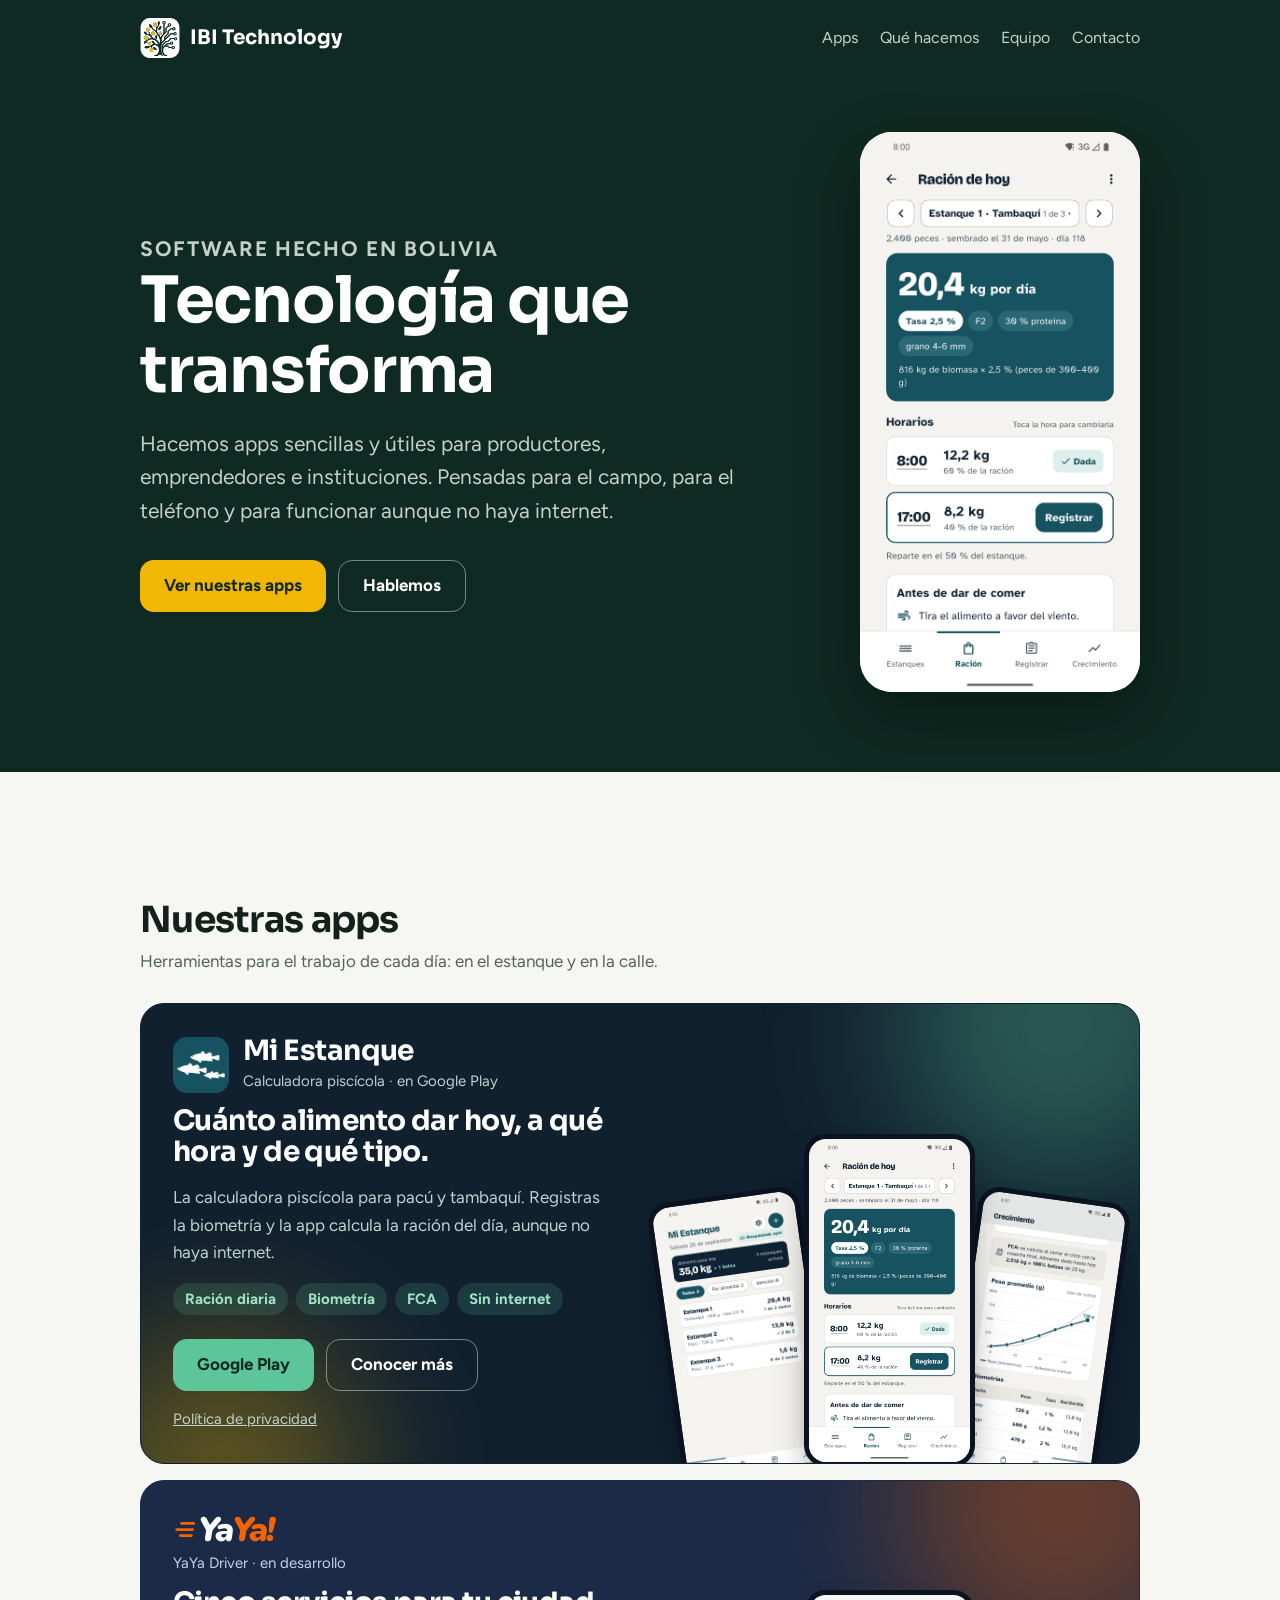
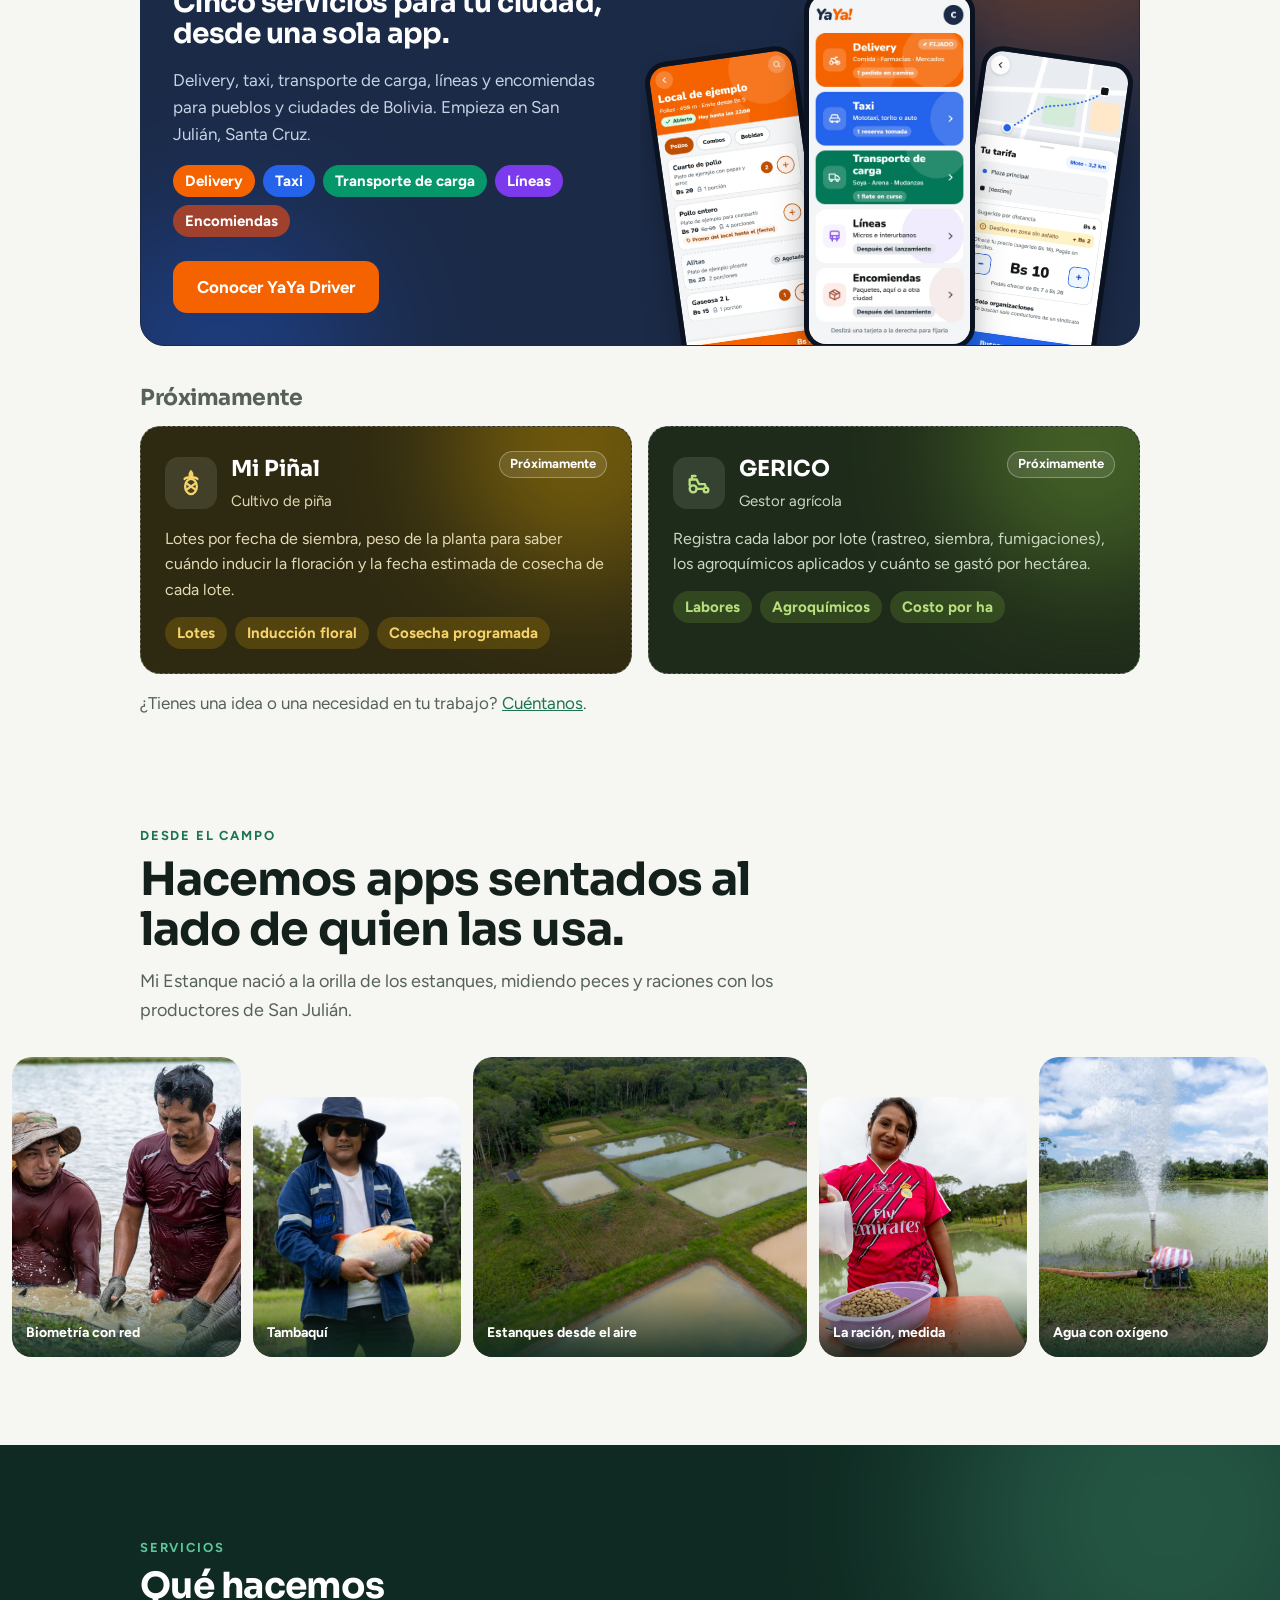
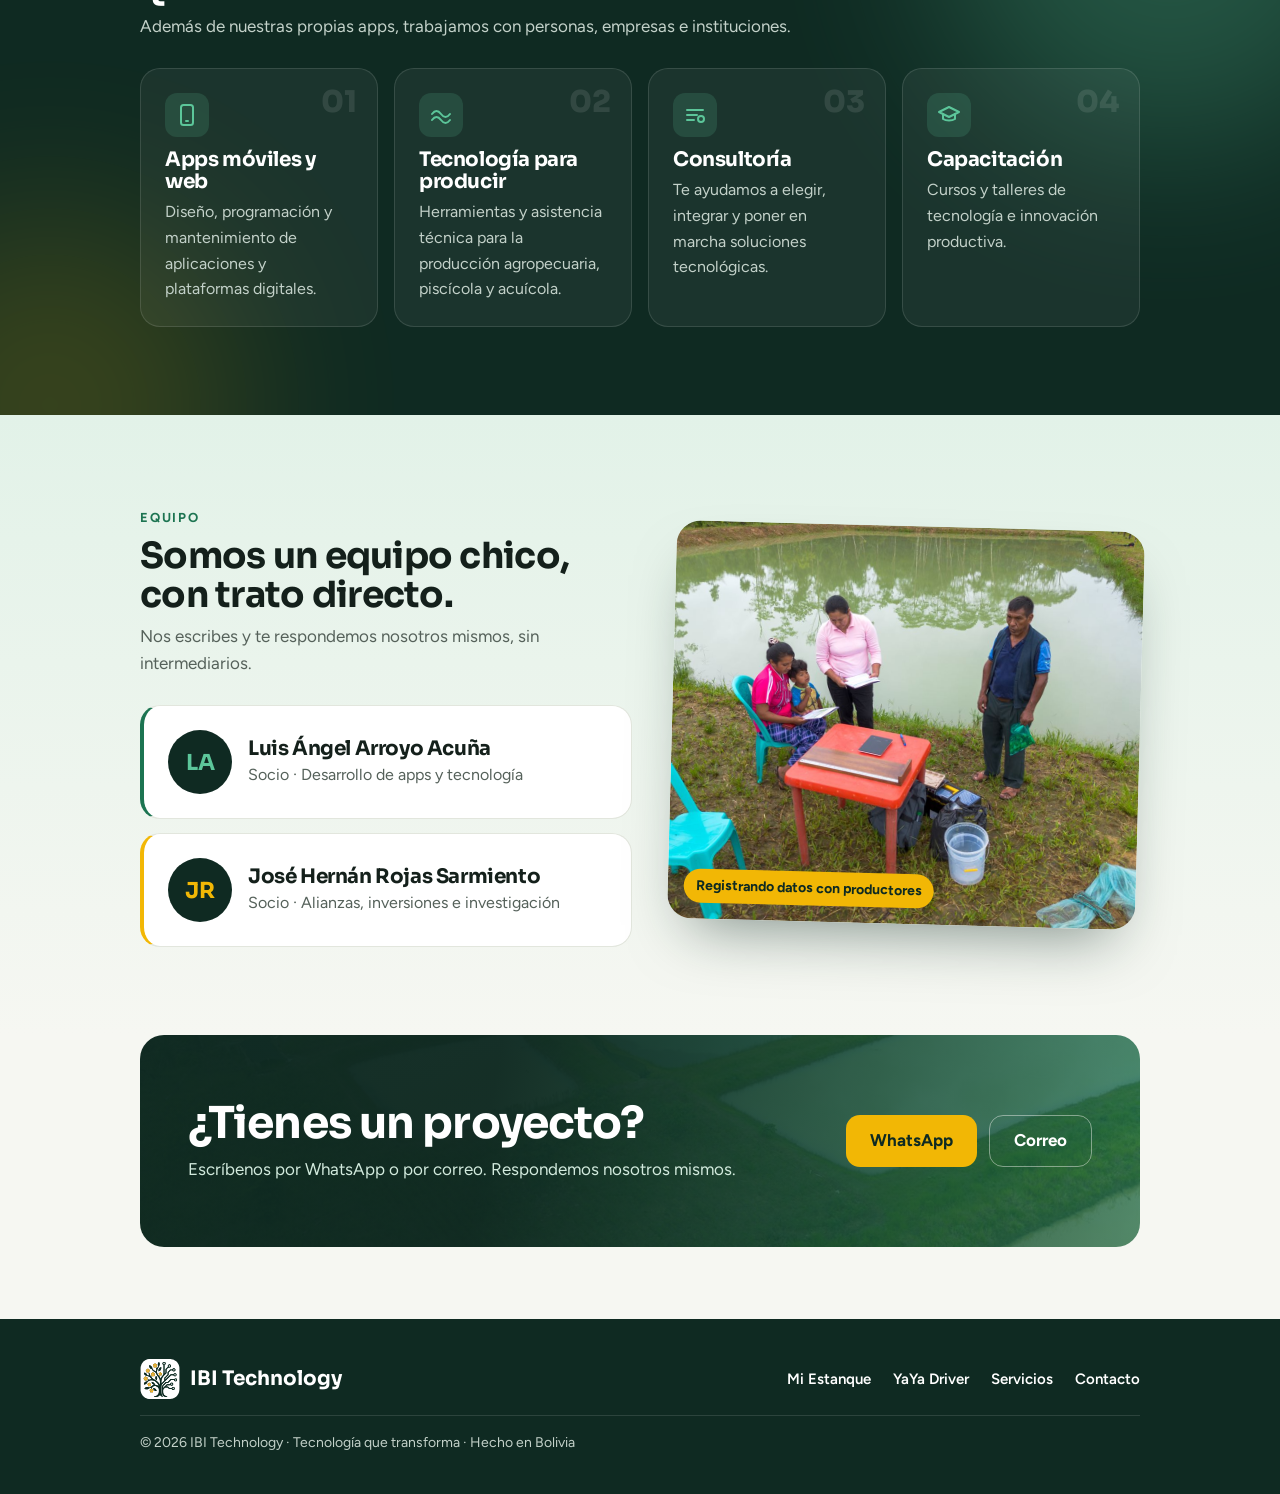
==== commit 3f326363: "Portada: parte baja con color, fotos del campo, servicios en banda oscura y pie nuevo Co-Authored-By" ====
--- a/index.html
+++ b/index.html
@@ -115,7 +115,7 @@
 
       <h3 class="soon-title" id="proximamente">Próximamente</h3>
       <div class="soon-grid">
-        <article class="soon-card" aria-disabled="true">
+        <article class="soon-card soon-pina" aria-disabled="true">
           <div class="soon-head">
             <div class="soon-icon">
               <svg viewBox="0 0 24 24" fill="none" stroke="currentColor" stroke-width="2" stroke-linecap="round" stroke-linejoin="round" aria-hidden="true"><path d="M12 8c-1.5-2-1.5-4 0-6 1.5 2 1.5 4 0 6"/><path d="M12 8c-2-1-4-1-5.5.5M12 8c2-1 4-1 5.5.5"/><ellipse cx="12" cy="15" rx="5" ry="6.5"/><path d="M8.5 12.5l7 5M15.5 12.5l-7 5"/></svg>
@@ -133,7 +133,7 @@
             <li>Cosecha programada</li>
           </ul>
         </article>
-        <article class="soon-card" aria-disabled="true">
+        <article class="soon-card soon-gerico" aria-disabled="true">
           <div class="soon-head">
             <div class="soon-icon">
               <svg viewBox="0 0 24 24" fill="none" stroke="currentColor" stroke-width="2" stroke-linecap="round" stroke-linejoin="round" aria-hidden="true"><circle cx="7" cy="17" r="3"/><circle cx="18" cy="18" r="2"/><path d="M10 17h6M4 14V9h6l2 4h5l1 3"/><path d="M6 9V6h3"/></svg>
@@ -156,29 +156,49 @@
     </div>
   </section>
 
-  <section id="servicios">
+  <section id="campo" class="campo-banda" aria-label="Trabajo de campo">
+    <div class="wrap campo-head">
+      <span class="kicker">Desde el campo</span>
+      <h2>Hacemos apps sentados al lado de quien las usa.</h2>
+      <p>Mi Estanque nació a la orilla de los estanques, midiendo peces y raciones con los productores de San Julián.</p>
+    </div>
+    <div class="campo-tira">
+      <figure class="t-alta"><img src="mi-estanque/fotos/biometria-red.jpg" alt="Productores sacando con red una muestra de peces del estanque" loading="lazy"><figcaption>Biometría con red</figcaption></figure>
+      <figure><img src="mi-estanque/fotos/tambaqui.jpg" alt="Un tambaquí recién sacado del estanque" loading="lazy"><figcaption>Tambaquí</figcaption></figure>
+      <figure class="t-ancha"><img src="mi-estanque/fotos/estanques-aereo.jpg" alt="Estanques piscícolas vistos desde el aire" loading="lazy"><figcaption>Estanques desde el aire</figcaption></figure>
+      <figure><img src="mi-estanque/fotos/pesaje-balde.jpg" alt="Productora midiendo el alimento junto al estanque" loading="lazy"><figcaption>La ración, medida</figcaption></figure>
+      <figure class="t-alta"><img src="mi-estanque/fotos/aireador.jpg" alt="Aireador funcionando en un estanque" loading="lazy"><figcaption>Agua con oxígeno</figcaption></figure>
+    </div>
+  </section>
+
+  <section id="servicios" class="banda-noche">
     <div class="wrap">
-      <div class="section-head" style="margin-top:64px">
+      <div class="section-head">
+        <span class="kicker">Servicios</span>
         <h2>Qué hacemos</h2>
         <p>Además de nuestras propias apps, trabajamos con personas, empresas e instituciones.</p>
       </div>
-      <div class="grid">
-        <div class="card">
+      <div class="grid servicios-grid">
+        <div class="card servicio">
+          <span class="num">01</span>
           <div class="icon"><svg viewBox="0 0 24 24" fill="none" stroke="currentColor" stroke-width="2" stroke-linecap="round" stroke-linejoin="round"><rect x="6" y="2" width="12" height="20" rx="2.5"/><path d="M11 18h2"/></svg></div>
           <h3>Apps móviles y web</h3>
           <p>Diseño, programación y mantenimiento de aplicaciones y plataformas digitales.</p>
         </div>
-        <div class="card">
+        <div class="card servicio">
+          <span class="num">02</span>
           <div class="icon"><svg viewBox="0 0 24 24" fill="none" stroke="currentColor" stroke-width="2" stroke-linecap="round" stroke-linejoin="round"><path d="M3 17c3-4 6-4 9 0s6 4 9 0"/><path d="M3 11c3-4 6-4 9 0s6 4 9 0"/></svg></div>
           <h3>Tecnología para producir</h3>
           <p>Herramientas y asistencia técnica para la producción agropecuaria, piscícola y acuícola.</p>
         </div>
-        <div class="card">
+        <div class="card servicio">
+          <span class="num">03</span>
           <div class="icon"><svg viewBox="0 0 24 24" fill="none" stroke="currentColor" stroke-width="2" stroke-linecap="round" stroke-linejoin="round"><path d="M4 7h16M4 12h10M4 17h7"/><circle cx="18" cy="16" r="3"/></svg></div>
           <h3>Consultoría</h3>
           <p>Te ayudamos a elegir, integrar y poner en marcha soluciones tecnológicas.</p>
         </div>
-        <div class="card">
+        <div class="card servicio">
+          <span class="num">04</span>
           <div class="icon"><svg viewBox="0 0 24 24" fill="none" stroke="currentColor" stroke-width="2" stroke-linecap="round" stroke-linejoin="round"><path d="M2 9l10-5 10 5-10 5z"/><path d="M6 11v5c3 2 9 2 12 0v-5"/></svg></div>
           <h3>Capacitación</h3>
           <p>Cursos y talleres de tecnología e innovación productiva.</p>
@@ -187,34 +207,41 @@
     </div>
   </section>
 
-  <section id="equipo">
-    <div class="wrap">
-      <div class="section-head" style="margin-top:64px">
-        <h2>Equipo</h2>
-        <p>Somos un equipo chico, con trato directo.</p>
-      </div>
-      <div class="grid">
-        <div class="card person">
-          <div class="avatar">LA</div>
-          <div>
-            <h3>Luis Ángel Arroyo Acuña</h3>
-            <p>Socio · Desarrollo de apps y tecnología</p>
-          </div>
-        </div>
-        <div class="card person">
-          <div class="avatar">JR</div>
-          <div>
-            <h3>José Hernán Rojas Sarmiento</h3>
-            <p>Socio · Alianzas, inversiones e investigación</p>
-          </div>
-        </div>
-      </div>
+  <section id="equipo" class="banda-equipo">
+    <div class="wrap equipo-layout">
+      <div>
+        <div class="section-head">
+          <span class="kicker kicker-oscuro">Equipo</span>
+          <h2>Somos un equipo chico, con trato directo.</h2>
+          <p>Nos escribes y te respondemos nosotros mismos, sin intermediarios.</p>
+        </div>
+        <div class="personas">
+          <div class="card person">
+            <div class="avatar">LA</div>
+            <div>
+              <h3>Luis Ángel Arroyo Acuña</h3>
+              <p>Socio · Desarrollo de apps y tecnología</p>
+            </div>
+          </div>
+          <div class="card person">
+            <div class="avatar avatar-tajibo">JR</div>
+            <div>
+              <h3>José Hernán Rojas Sarmiento</h3>
+              <p>Socio · Alianzas, inversiones e investigación</p>
+            </div>
+          </div>
+        </div>
+      </div>
+      <figure class="equipo-foto">
+        <img src="mi-estanque/fotos/equipo-productores.jpg" alt="El equipo registrando datos con productores junto al estanque" loading="lazy">
+        <figcaption>Registrando datos con productores</figcaption>
+      </figure>
     </div>
   </section>
 
   <section id="contacto">
     <div class="wrap">
-      <div class="contact" style="margin-top:64px">
+      <div class="contact">
         <div>
           <h2>¿Tienes un proyecto?</h2>
           <p>Escríbenos por WhatsApp o por correo. Respondemos nosotros mismos.</p>
@@ -230,8 +257,14 @@
 
 <footer>
   <div class="wrap">
-    <span>© 2026 IBI Technology · Tecnología que transforma</span>
-    <span>Hecho en Bolivia</span>
+    <a class="brand" href="/"><img class="brand-mark" src="/marca/IBI-icono-invertido.svg" alt="" width="512" height="512">IBI Technology</a>
+    <nav class="pie-links" aria-label="Pie de página">
+      <a href="mi-estanque/">Mi Estanque</a>
+      <a href="yaya-driver/">YaYa Driver</a>
+      <a href="#servicios">Servicios</a>
+      <a href="#contacto">Contacto</a>
+    </nav>
+    <span class="pie-legal">© 2026 IBI Technology · Tecnología que transforma · Hecho en Bolivia</span>
   </div>
 </footer>
 
--- a/estilos.css
+++ b/estilos.css
@@ -220,7 +220,6 @@
 .contact { background: var(--primary); color: #fff; border-radius: 24px; padding: 40px 32px; display: flex; flex-wrap: wrap; align-items: center; justify-content: space-between; gap: 24px; }
 .contact h2 { margin: 0; font-size: clamp(26px, 4vw, 34px); }
 .contact p { margin: 8px 0 0; color: #D2EADD; }
-.contact .btn-light { background: #fff; }
 
 footer { padding: 32px 0 48px; color: var(--muted); font-size: 15px; }
 footer .wrap { display: flex; flex-wrap: wrap; gap: 8px 24px; justify-content: space-between; }
@@ -238,3 +237,76 @@
 .box p { margin: 0; }
 .banner { border-radius: 20px; overflow: hidden; }
 .meta { color: var(--muted); margin: 0 0 24px; }
+
+/* ===== Parte baja de la portada: menos blanco, más monte ===== */
+.kicker { display: inline-block; font: 700 13px/1 var(--text); letter-spacing: .14em; text-transform: uppercase; color: var(--aqua); margin-bottom: 12px; }
+.kicker-oscuro { color: var(--primary); }
+
+/* Próximamente: tarjetas con color propio, todavía "apagadas" con borde punteado */
+.soon-card { position: relative; overflow: hidden; background: var(--bg); border-color: rgba(255, 255, 255, .28); color: var(--suave); }
+.soon-card::before { content: ""; position: absolute; width: 260px; height: 260px; right: -80px; top: -110px; border-radius: 50%; background: var(--g1); opacity: .35; filter: blur(60px); }
+.soon-card > * { position: relative; }
+.soon-pina { --bg: #2E2A12; --g1: #F2B705; --suave: #E3DAB4; --chip: rgba(242, 183, 5, .18); --chip-ink: #F6D46A; }
+.soon-gerico { --bg: #1E2B1A; --g1: #8CC63F; --suave: #CBD8C2; --chip: rgba(140, 198, 63, .18); --chip-ink: #B9E07F; }
+.soon-card .soon-head h4 { color: #fff; }
+.soon-card .soon-icon { background: rgba(255, 255, 255, .1); color: var(--chip-ink); }
+.soon-card .chips li { background: var(--chip); color: var(--chip-ink); font-weight: 700; }
+.soon-card .soon-badge { background: rgba(255, 255, 255, .1); border-color: rgba(255, 255, 255, .3); color: #fff; }
+
+/* Tira de fotos del campo */
+.campo-banda { padding-top: 40px !important; }
+.campo-head { margin-bottom: 32px; }
+.campo-head .kicker { color: var(--primary); }
+.campo-head h2 { margin: 0; font-size: clamp(30px, 4.6vw, 46px); max-width: 20ch; }
+.campo-head p { margin: 12px 0 0; color: var(--muted); max-width: 58ch; font-size: 18px; }
+.campo-tira { display: grid; grid-template-columns: 1.1fr 1fr 1.6fr 1fr 1.1fr; grid-auto-rows: 300px; gap: 12px; padding: 0 12px; max-width: 1400px; margin: 0 auto; }
+.campo-tira figure { position: relative; margin: 0; border-radius: 20px; overflow: hidden; background: var(--noche); }
+.campo-tira figure:nth-child(even) { margin-top: 40px; }
+.campo-tira img { width: 100%; height: 100%; object-fit: cover; transition: transform .6s ease; }
+.campo-tira figure:hover img { transform: scale(1.06); }
+.campo-tira figcaption { position: absolute; left: 0; right: 0; bottom: 0; padding: 32px 14px 12px; background: linear-gradient(transparent, rgba(15, 42, 34, .85)); color: #fff; font-weight: 700; font-size: 14px; }
+@media (max-width: 860px) {
+  .campo-tira { grid-template-columns: 1fr 1fr; grid-auto-rows: 200px; }
+  .campo-tira .t-ancha { grid-column: span 2; }
+  .campo-tira figure:nth-child(even) { margin-top: 0; }
+}
+
+/* Servicios en banda oscura */
+section.banda-noche { position: relative; overflow: hidden; background: var(--noche); color: #fff; padding: 88px 0 !important; margin-top: 24px; }
+.banda-noche::before, .banda-noche::after { content: ""; position: absolute; border-radius: 50%; filter: blur(90px); opacity: .28; }
+.banda-noche::before { width: 460px; height: 460px; right: -120px; top: -160px; background: var(--aqua); }
+.banda-noche::after { width: 380px; height: 380px; left: -140px; bottom: -180px; background: var(--tajibo); opacity: .18; }
+.banda-noche .wrap { position: relative; z-index: 1; }
+.banda-noche .section-head p { color: var(--on-dark); }
+.servicio { position: relative; background: rgba(255, 255, 255, .05); border: 1px solid rgba(255, 255, 255, .12); color: #fff; transition: transform .3s ease, border-color .3s ease, background .3s ease; }
+.servicio:hover { transform: translateY(-6px); border-color: var(--aqua); background: rgba(92, 198, 154, .08); }
+.servicio h3 { color: #fff; }
+.servicio p { color: var(--on-dark); }
+.servicio .icon { background: rgba(92, 198, 154, .16); color: var(--aqua); }
+.servicio .num { position: absolute; top: 18px; right: 20px; font: 800 30px/1 var(--title); color: rgba(255, 255, 255, .1); }
+
+/* Equipo con foto */
+section.banda-equipo { padding: 88px 0 !important; background: linear-gradient(180deg, var(--soft), var(--ground)); }
+.equipo-layout { display: grid; grid-template-columns: 1.05fr 1fr; gap: 40px; align-items: center; }
+.personas { display: grid; gap: 14px; }
+.personas .person { border-left: 4px solid var(--primary); }
+.personas .person:nth-child(2) { border-left-color: var(--tajibo); }
+.avatar-tajibo { color: var(--tajibo); }
+.equipo-foto { position: relative; margin: 0; border-radius: 24px; overflow: hidden; box-shadow: 0 30px 60px -24px rgba(15, 42, 34, .5); rotate: 1.5deg; }
+.equipo-foto img { width: 100%; aspect-ratio: 4 / 3.4; object-fit: cover; }
+.equipo-foto figcaption { position: absolute; left: 16px; bottom: 16px; background: var(--tajibo); color: var(--sobre-tajibo); font-weight: 700; font-size: 14px; padding: 6px 12px; border-radius: 999px; }
+@media (max-width: 860px) { .equipo-layout { grid-template-columns: 1fr; } .equipo-foto { rotate: 0deg; } }
+
+/* Contacto con foto aérea de fondo */
+#contacto { padding: 0 0 72px !important; background: var(--ground); }
+.contact { position: relative; overflow: hidden; padding: 64px 48px; background: linear-gradient(100deg, rgba(15, 42, 34, .96) 35%, rgba(28, 116, 81, .7)), url("mi-estanque/fotos/estanques-aereo.jpg") center / cover; }
+.contact h2 { font-size: clamp(30px, 4.6vw, 44px); }
+@media (max-width: 600px) { .contact { padding: 40px 24px; } }
+
+/* Pie oscuro */
+footer { background: var(--noche); color: var(--on-dark); padding: 40px 0; }
+footer .wrap { align-items: center; }
+.pie-links { display: flex; flex-wrap: wrap; gap: 8px 22px; }
+.pie-links a { color: #fff; text-decoration: none; font-weight: 600; }
+.pie-links a:hover { color: var(--aqua); }
+.pie-legal { flex-basis: 100%; font-size: 14px; border-top: 1px solid rgba(255, 255, 255, .12); padding-top: 16px; margin-top: 8px; }
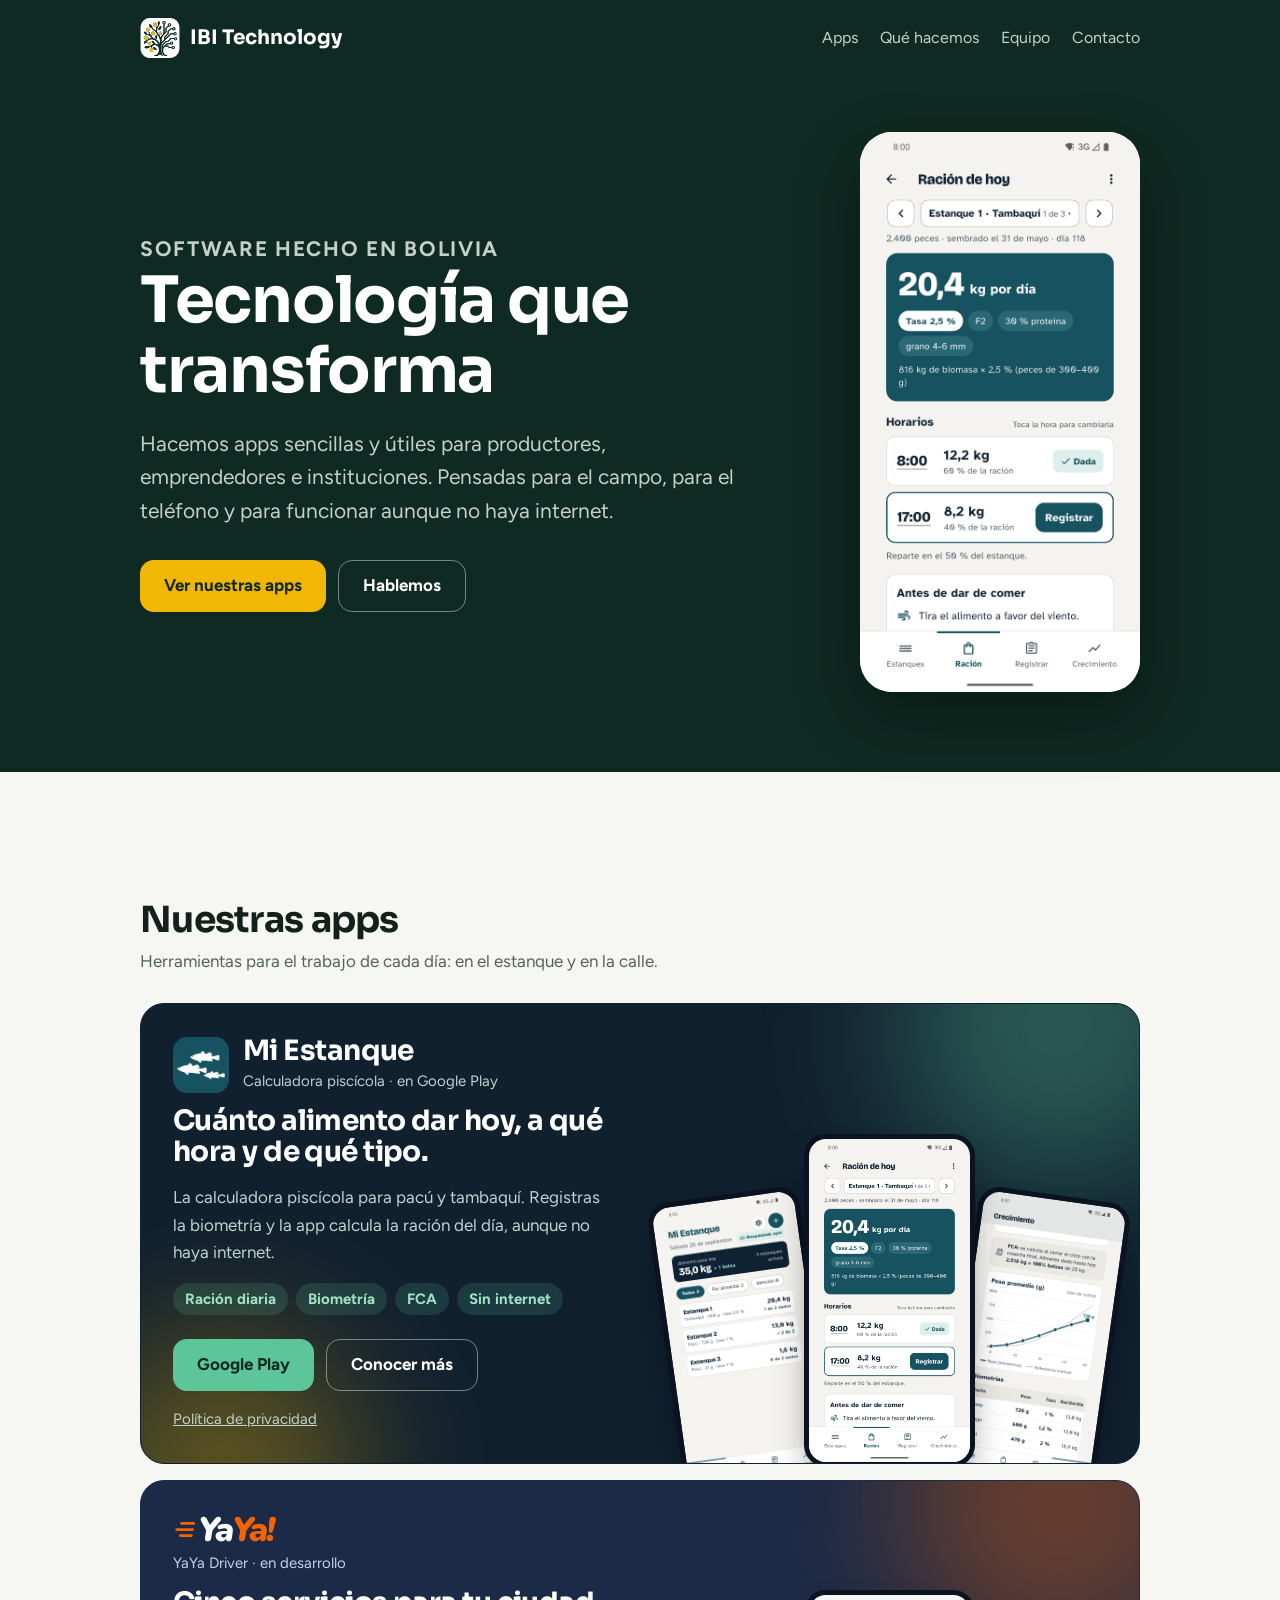
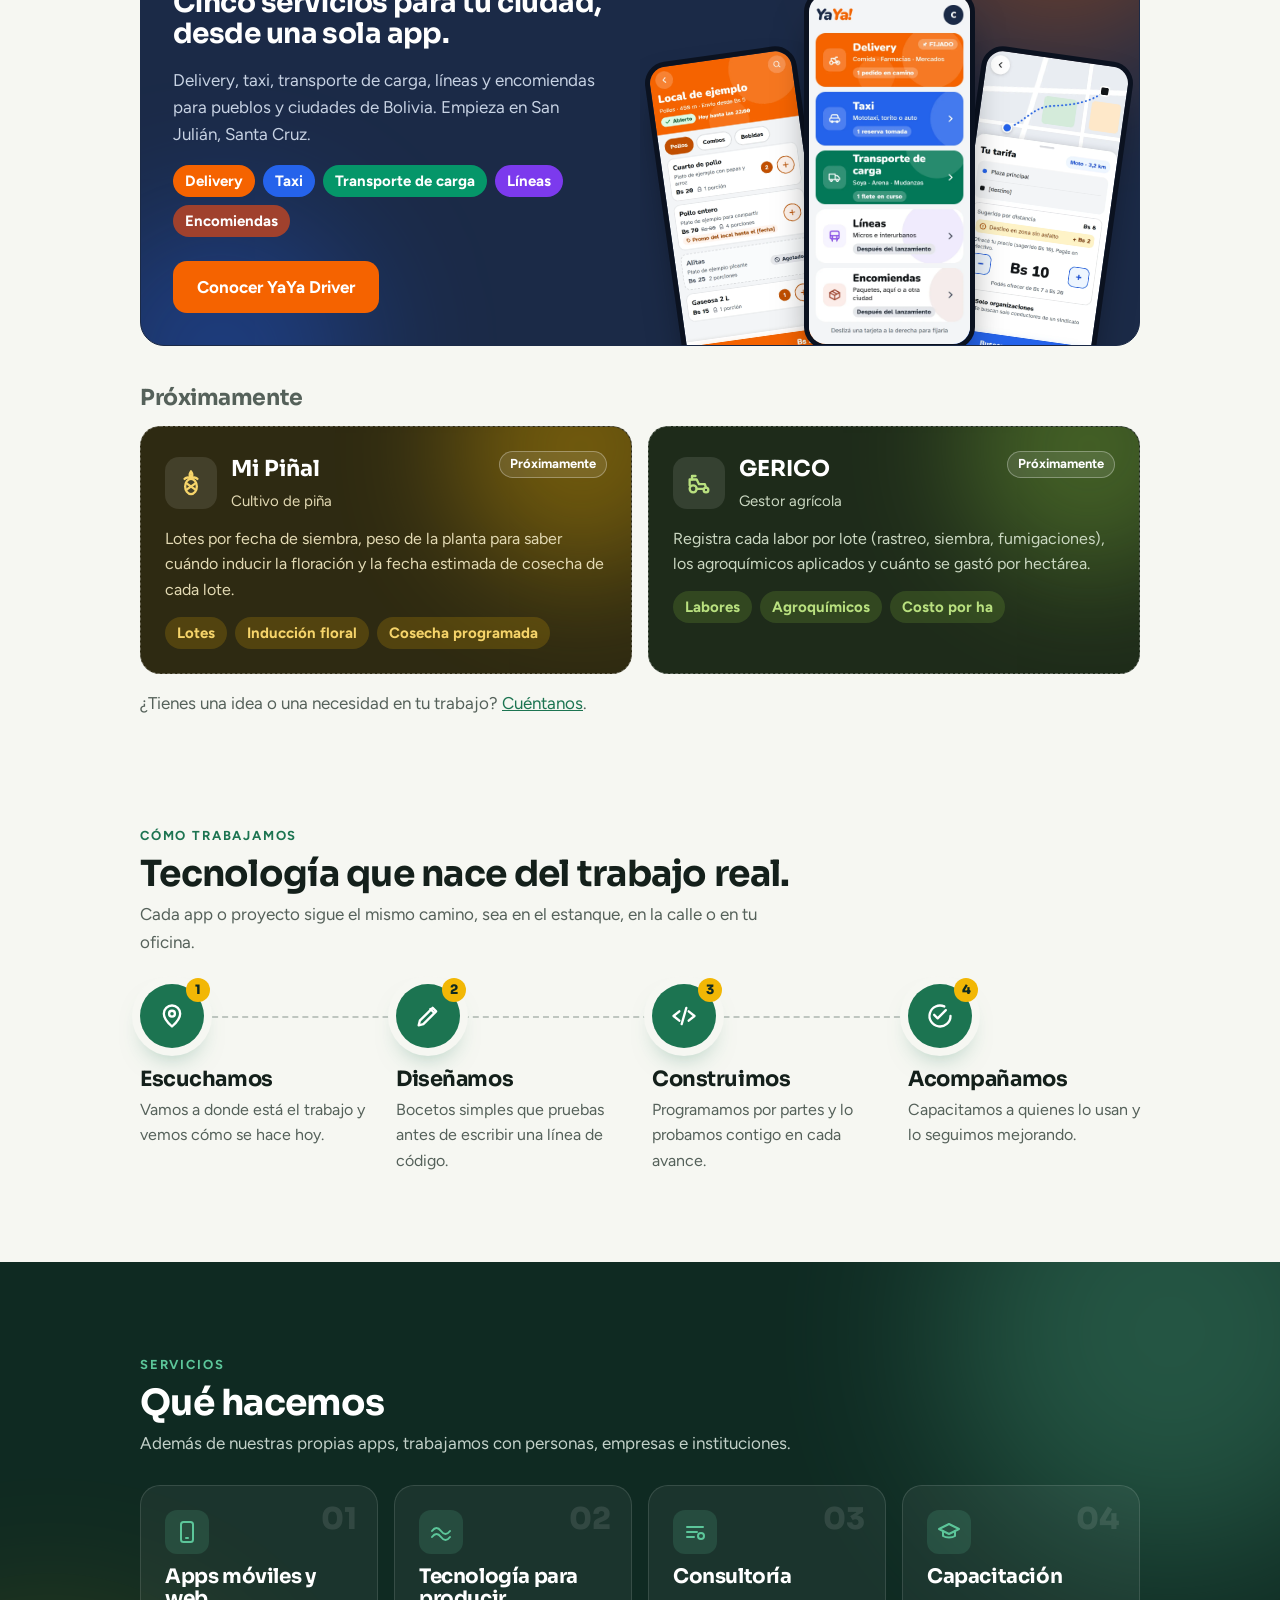
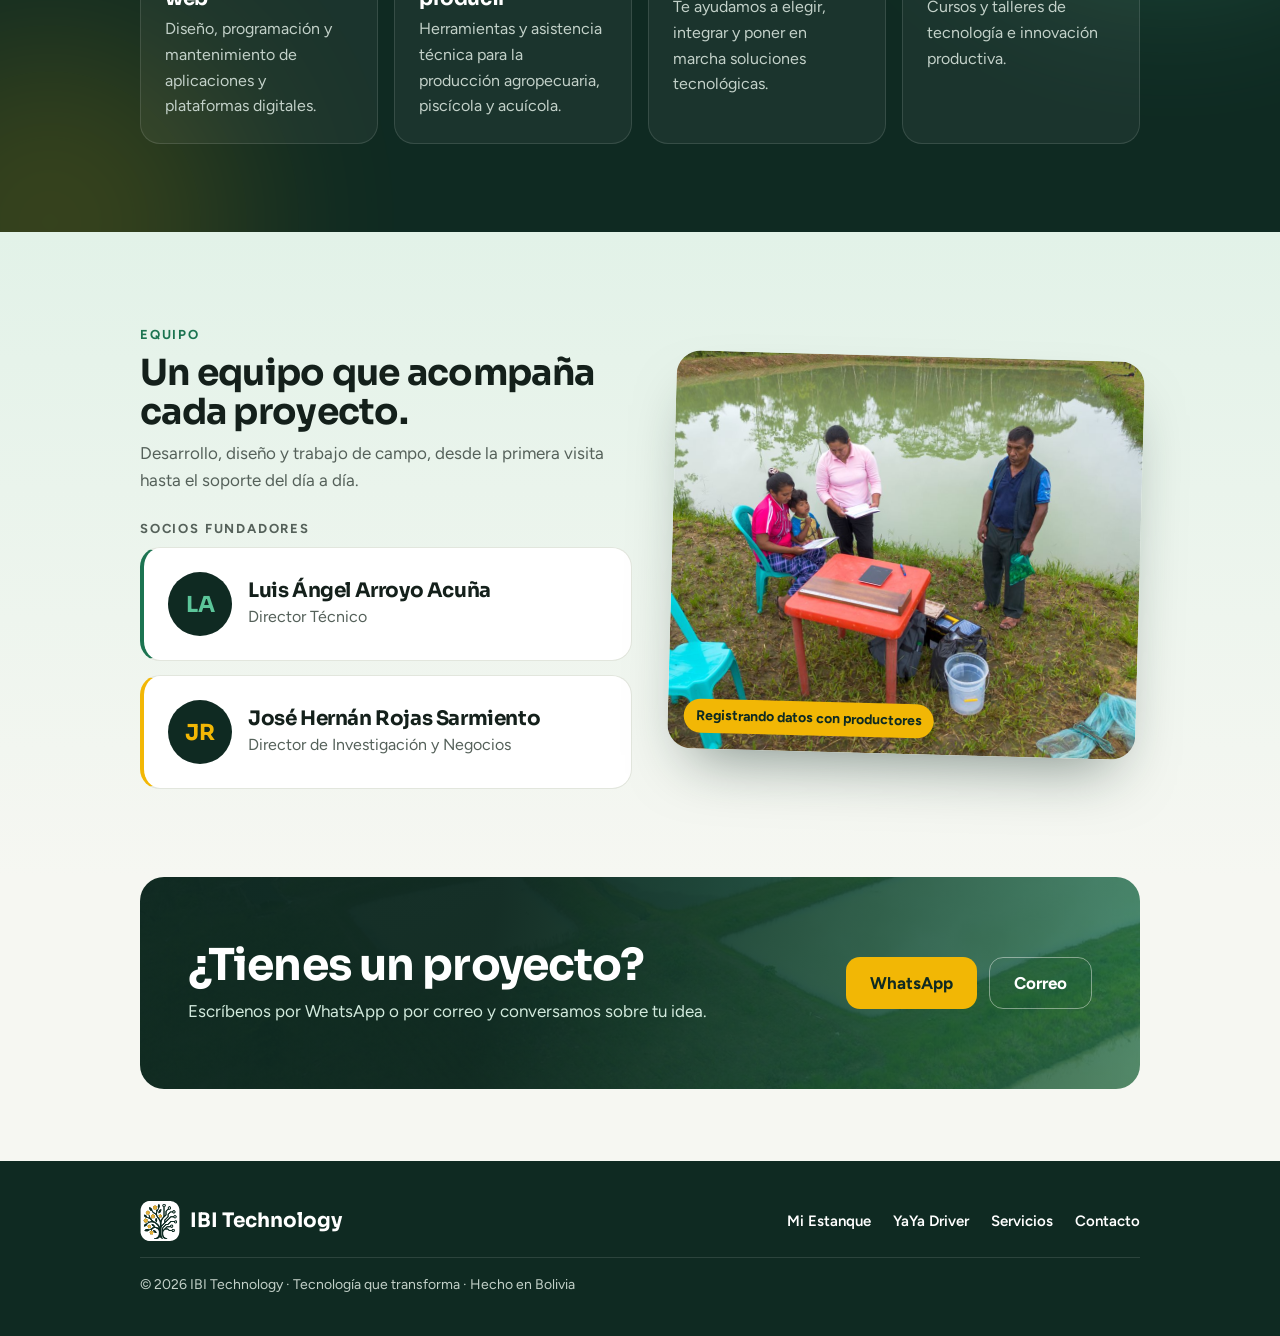
==== commit 5dfec046: "Portada: Cómo trabajamos en lugar de fotos, textos del equipo y cargos de los socios Co-Authored-By:" ====
--- a/index.html
+++ b/index.html
@@ -156,18 +156,19 @@
     </div>
   </section>
 
-  <section id="campo" class="campo-banda" aria-label="Trabajo de campo">
-    <div class="wrap campo-head">
-      <span class="kicker">Desde el campo</span>
-      <h2>Hacemos apps sentados al lado de quien las usa.</h2>
-      <p>Mi Estanque nació a la orilla de los estanques, midiendo peces y raciones con los productores de San Julián.</p>
-    </div>
-    <div class="campo-tira">
-      <figure class="t-alta"><img src="mi-estanque/fotos/biometria-red.jpg" alt="Productores sacando con red una muestra de peces del estanque" loading="lazy"><figcaption>Biometría con red</figcaption></figure>
-      <figure><img src="mi-estanque/fotos/tambaqui.jpg" alt="Un tambaquí recién sacado del estanque" loading="lazy"><figcaption>Tambaquí</figcaption></figure>
-      <figure class="t-ancha"><img src="mi-estanque/fotos/estanques-aereo.jpg" alt="Estanques piscícolas vistos desde el aire" loading="lazy"><figcaption>Estanques desde el aire</figcaption></figure>
-      <figure><img src="mi-estanque/fotos/pesaje-balde.jpg" alt="Productora midiendo el alimento junto al estanque" loading="lazy"><figcaption>La ración, medida</figcaption></figure>
-      <figure class="t-alta"><img src="mi-estanque/fotos/aireador.jpg" alt="Aireador funcionando en un estanque" loading="lazy"><figcaption>Agua con oxígeno</figcaption></figure>
+  <section id="como" class="como-banda" aria-labelledby="como-titulo">
+    <div class="wrap">
+      <div class="section-head">
+        <span class="kicker kicker-oscuro">Cómo trabajamos</span>
+        <h2 id="como-titulo">Tecnología que nace del trabajo real.</h2>
+        <p>Cada app o proyecto sigue el mismo camino, sea en el estanque, en la calle o en tu oficina.</p>
+      </div>
+      <ol class="pasos">
+        <li><span class="paso-icono"><svg viewBox="0 0 24 24" fill="none" stroke="currentColor" stroke-width="2" stroke-linecap="round" stroke-linejoin="round" aria-hidden="true"><path d="M12 21s-7-6.2-7-11a7 7 0 0 1 14 0c0 4.8-7 11-7 11z"/><circle cx="12" cy="10" r="2.5"/></svg></span><h3>Escuchamos</h3><p>Vamos a donde está el trabajo y vemos cómo se hace hoy.</p></li>
+        <li><span class="paso-icono"><svg viewBox="0 0 24 24" fill="none" stroke="currentColor" stroke-width="2" stroke-linecap="round" stroke-linejoin="round" aria-hidden="true"><path d="M4 20l4-1 11-11-3-3L5 16z"/><path d="M14 6l3 3"/></svg></span><h3>Diseñamos</h3><p>Bocetos simples que pruebas antes de escribir una línea de código.</p></li>
+        <li><span class="paso-icono"><svg viewBox="0 0 24 24" fill="none" stroke="currentColor" stroke-width="2" stroke-linecap="round" stroke-linejoin="round" aria-hidden="true"><path d="M8 8l-5 4 5 4M16 8l5 4-5 4M14 5l-4 14"/></svg></span><h3>Construimos</h3><p>Programamos por partes y lo probamos contigo en cada avance.</p></li>
+        <li><span class="paso-icono"><svg viewBox="0 0 24 24" fill="none" stroke="currentColor" stroke-width="2" stroke-linecap="round" stroke-linejoin="round" aria-hidden="true"><path d="M7 11l3 3 7-7"/><path d="M21 12a9 9 0 1 1-5.3-8.2"/></svg></span><h3>Acompañamos</h3><p>Capacitamos a quienes lo usan y lo seguimos mejorando.</p></li>
+      </ol>
     </div>
   </section>
 
@@ -212,22 +213,23 @@
       <div>
         <div class="section-head">
           <span class="kicker kicker-oscuro">Equipo</span>
-          <h2>Somos un equipo chico, con trato directo.</h2>
-          <p>Nos escribes y te respondemos nosotros mismos, sin intermediarios.</p>
-        </div>
+          <h2>Un equipo que acompaña cada proyecto.</h2>
+          <p>Desarrollo, diseño y trabajo de campo, desde la primera visita hasta el soporte del día a día.</p>
+        </div>
+        <h3 class="personas-titulo">Socios fundadores</h3>
         <div class="personas">
           <div class="card person">
             <div class="avatar">LA</div>
             <div>
               <h3>Luis Ángel Arroyo Acuña</h3>
-              <p>Socio · Desarrollo de apps y tecnología</p>
+              <p>Director Técnico</p>
             </div>
           </div>
           <div class="card person">
             <div class="avatar avatar-tajibo">JR</div>
             <div>
               <h3>José Hernán Rojas Sarmiento</h3>
-              <p>Socio · Alianzas, inversiones e investigación</p>
+              <p>Director de Investigación y Negocios</p>
             </div>
           </div>
         </div>
@@ -244,7 +246,7 @@
       <div class="contact">
         <div>
           <h2>¿Tienes un proyecto?</h2>
-          <p>Escríbenos por WhatsApp o por correo. Respondemos nosotros mismos.</p>
+          <p>Escríbenos por WhatsApp o por correo y conversamos sobre tu idea.</p>
         </div>
         <div class="actions" style="margin-top:0">
           <a class="btn btn-light" href="https://wa.me/59173666496">WhatsApp</a>
--- a/estilos.css
+++ b/estilos.css
@@ -253,22 +253,23 @@
 .soon-card .chips li { background: var(--chip); color: var(--chip-ink); font-weight: 700; }
 .soon-card .soon-badge { background: rgba(255, 255, 255, .1); border-color: rgba(255, 255, 255, .3); color: #fff; }
 
-/* Tira de fotos del campo */
-.campo-banda { padding-top: 40px !important; }
-.campo-head { margin-bottom: 32px; }
-.campo-head .kicker { color: var(--primary); }
-.campo-head h2 { margin: 0; font-size: clamp(30px, 4.6vw, 46px); max-width: 20ch; }
-.campo-head p { margin: 12px 0 0; color: var(--muted); max-width: 58ch; font-size: 18px; }
-.campo-tira { display: grid; grid-template-columns: 1.1fr 1fr 1.6fr 1fr 1.1fr; grid-auto-rows: 300px; gap: 12px; padding: 0 12px; max-width: 1400px; margin: 0 auto; }
-.campo-tira figure { position: relative; margin: 0; border-radius: 20px; overflow: hidden; background: var(--noche); }
-.campo-tira figure:nth-child(even) { margin-top: 40px; }
-.campo-tira img { width: 100%; height: 100%; object-fit: cover; transition: transform .6s ease; }
-.campo-tira figure:hover img { transform: scale(1.06); }
-.campo-tira figcaption { position: absolute; left: 0; right: 0; bottom: 0; padding: 32px 14px 12px; background: linear-gradient(transparent, rgba(15, 42, 34, .85)); color: #fff; font-weight: 700; font-size: 14px; }
-@media (max-width: 860px) {
-  .campo-tira { grid-template-columns: 1fr 1fr; grid-auto-rows: 200px; }
-  .campo-tira .t-ancha { grid-column: span 2; }
-  .campo-tira figure:nth-child(even) { margin-top: 0; }
+/* Cómo trabajamos: pasos sobre una línea */
+section.como-banda { padding-top: 40px !important; }
+.pasos { list-style: none; margin: 8px 0 0; padding: 0; display: grid; grid-template-columns: repeat(4, 1fr); gap: 24px; position: relative; counter-reset: paso; }
+.pasos::before { content: ""; position: absolute; top: 32px; left: 32px; right: 21%; border-top: 2px dashed var(--line-strong); opacity: .5; }
+.pasos li { position: relative; counter-increment: paso; }
+.paso-icono { position: relative; width: 64px; height: 64px; border-radius: 50%; background: var(--primary); color: #fff; display: grid; place-items: center; box-shadow: 0 0 0 8px var(--ground), 0 14px 28px -10px rgba(28, 116, 81, .6); transition: transform .3s ease, background .3s ease; }
+.paso-icono svg { width: 28px; height: 28px; }
+.paso-icono::after { content: counter(paso); position: absolute; top: -6px; right: -6px; width: 24px; height: 24px; border-radius: 50%; background: var(--tajibo); color: var(--sobre-tajibo); font: 800 13px/24px var(--title); text-align: center; }
+.pasos li:hover .paso-icono { transform: translateY(-4px); background: var(--noche); }
+.pasos h3 { margin: 20px 0 6px; font-size: 21px; }
+.pasos p { margin: 0; color: var(--muted); font-size: 16px; }
+@media (max-width: 760px) {
+  .pasos { grid-template-columns: 1fr; gap: 20px; }
+  .pasos::before { top: 32px; bottom: 32px; left: 31px; right: auto; border-top: 0; border-left: 2px dashed var(--line-strong); }
+  .pasos li { display: grid; grid-template-columns: 64px 1fr; column-gap: 18px; }
+  .pasos .paso-icono { grid-row: span 2; }
+  .pasos h3 { margin: 4px 0 2px; }
 }
 
 /* Servicios en banda oscura */
@@ -310,3 +311,4 @@
 .pie-links a { color: #fff; text-decoration: none; font-weight: 600; }
 .pie-links a:hover { color: var(--aqua); }
 .pie-legal { flex-basis: 100%; font-size: 14px; border-top: 1px solid rgba(255, 255, 255, .12); padding-top: 16px; margin-top: 8px; }
+.personas-titulo { margin: 0 0 12px; font: 700 13px/1 var(--text); letter-spacing: .14em; text-transform: uppercase; color: var(--muted); }
